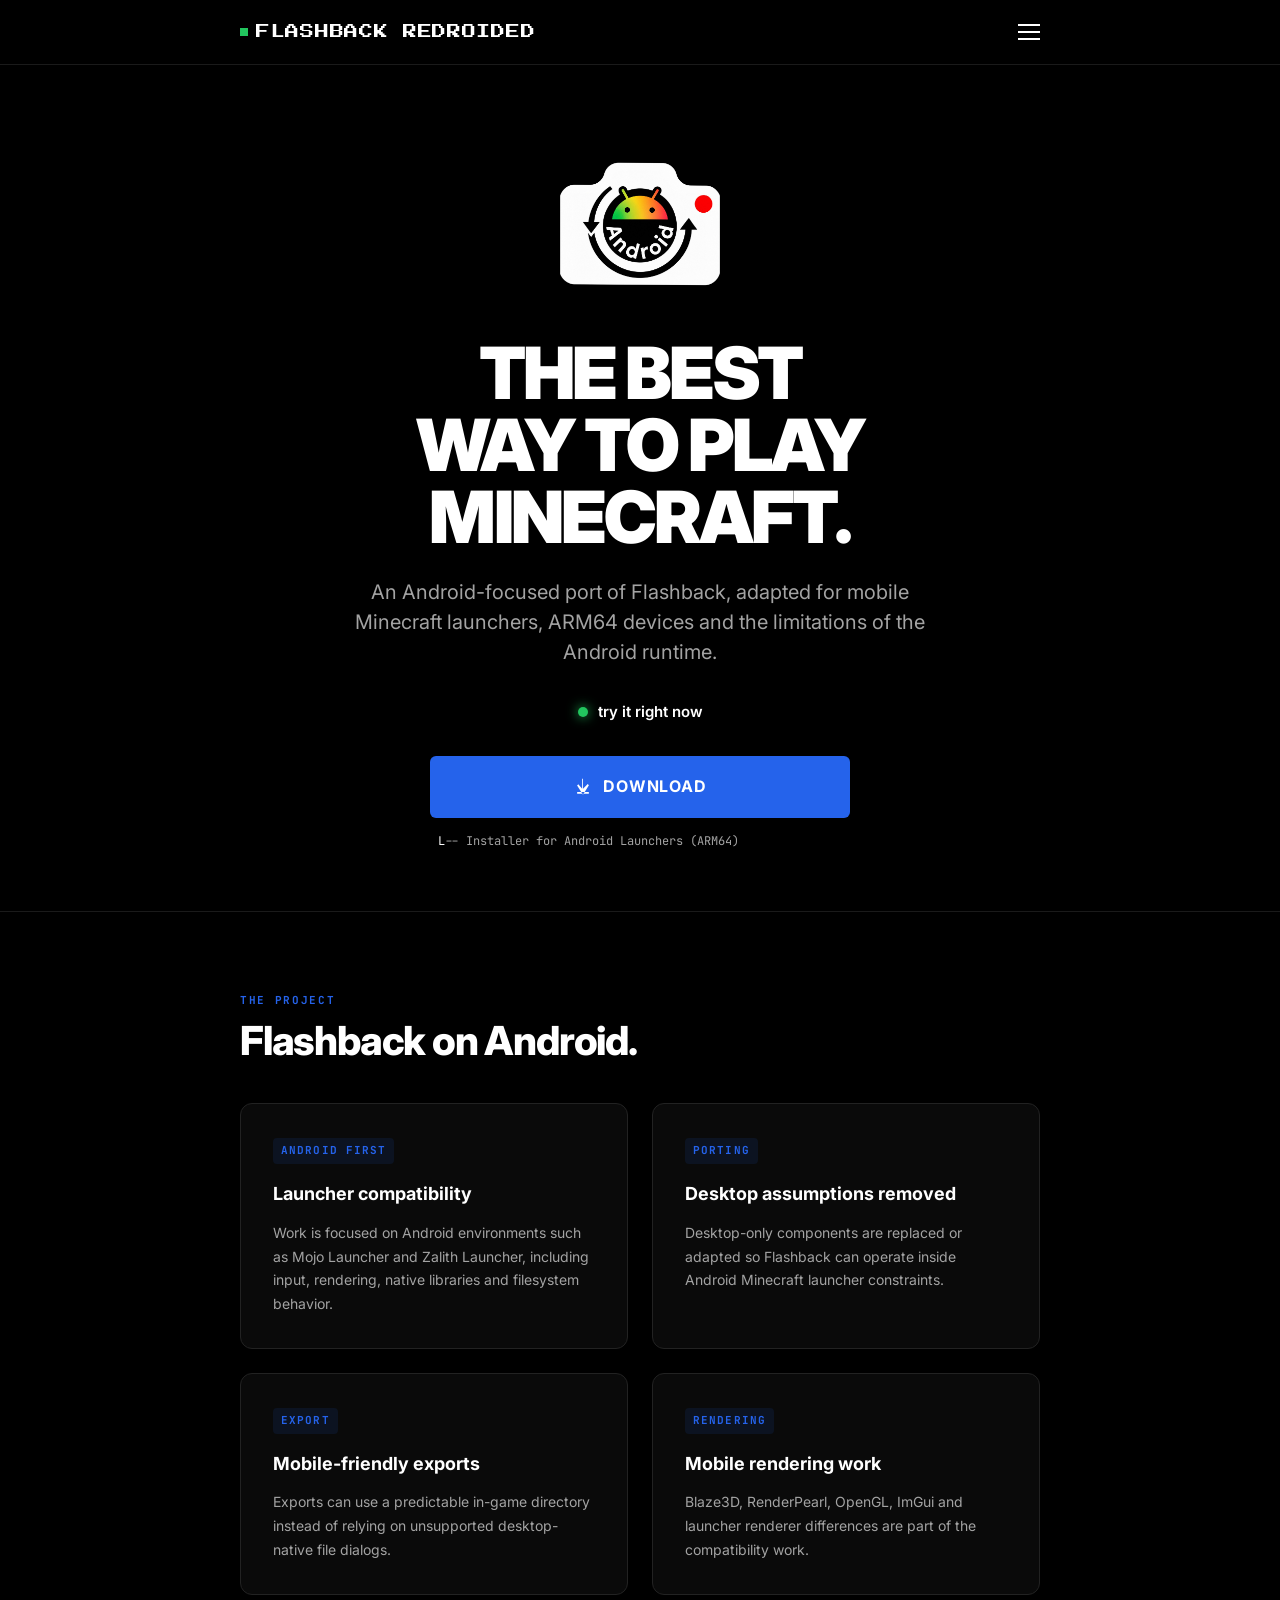
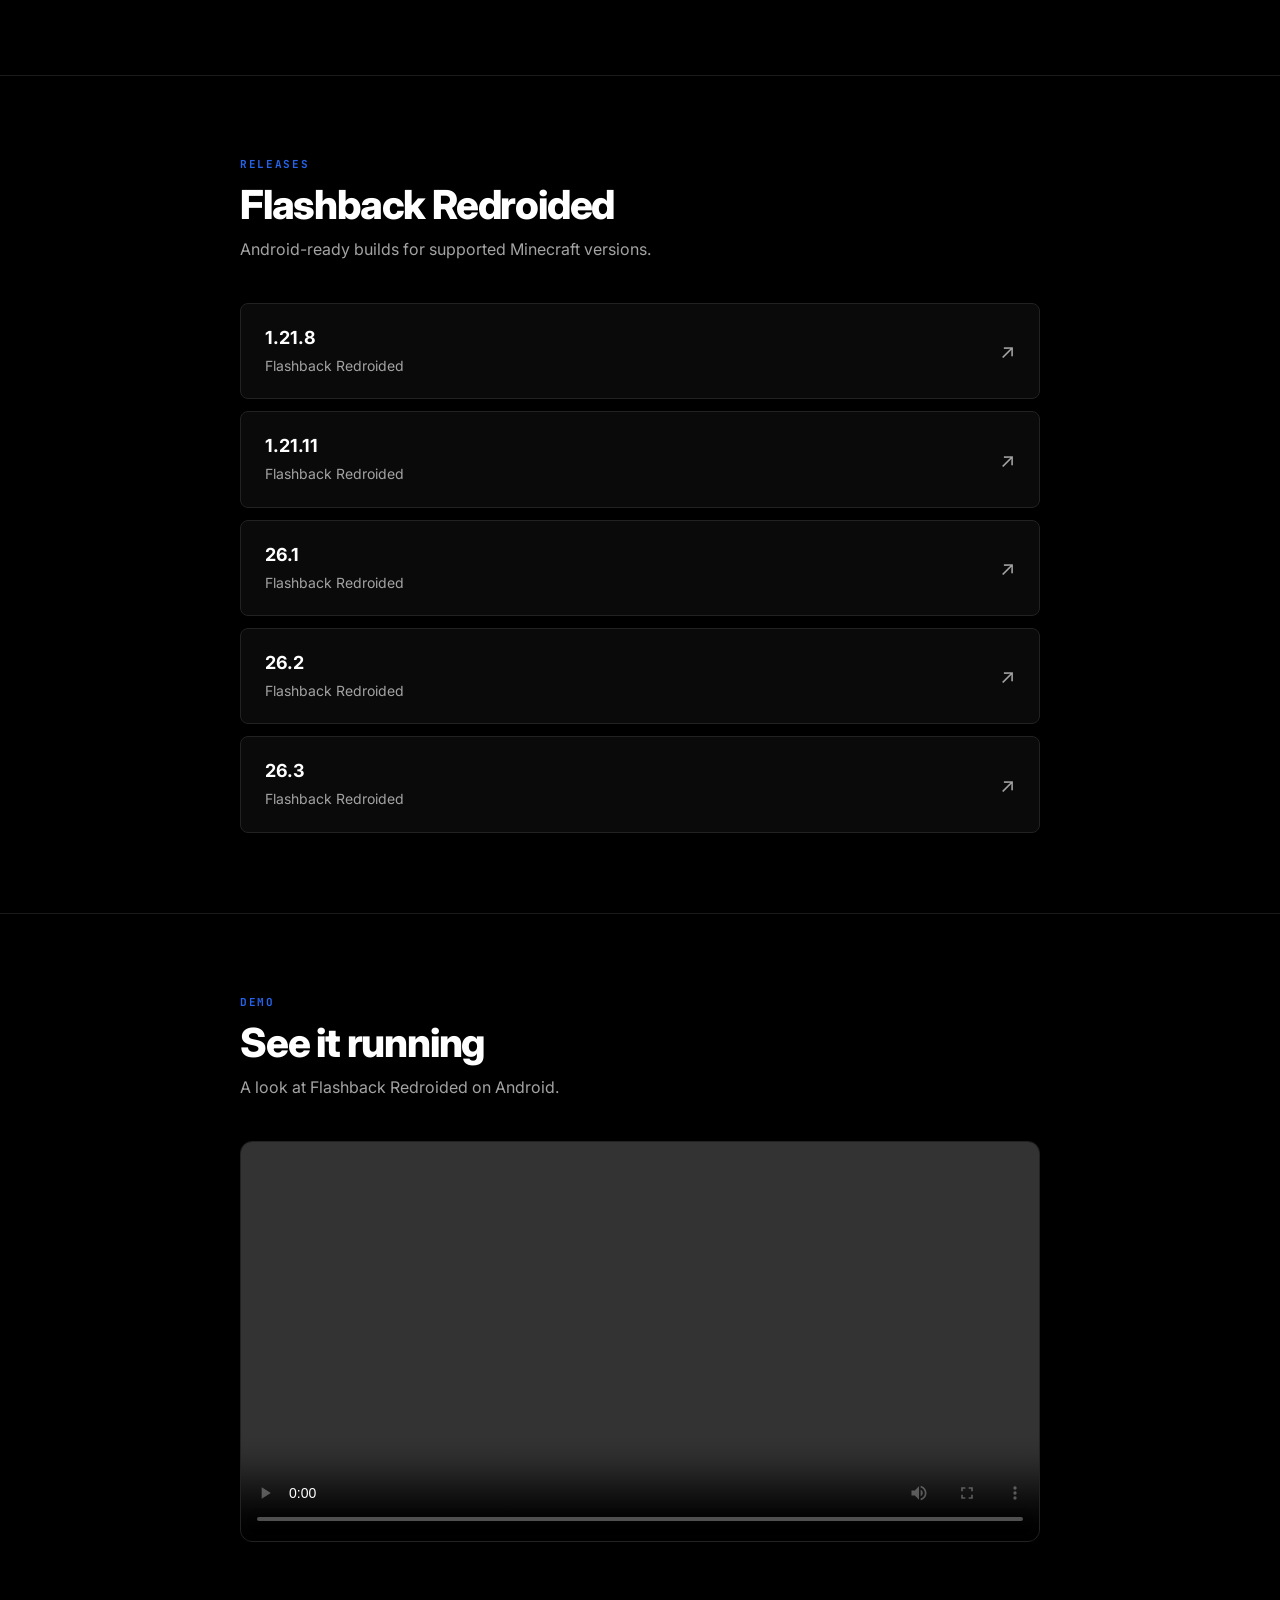
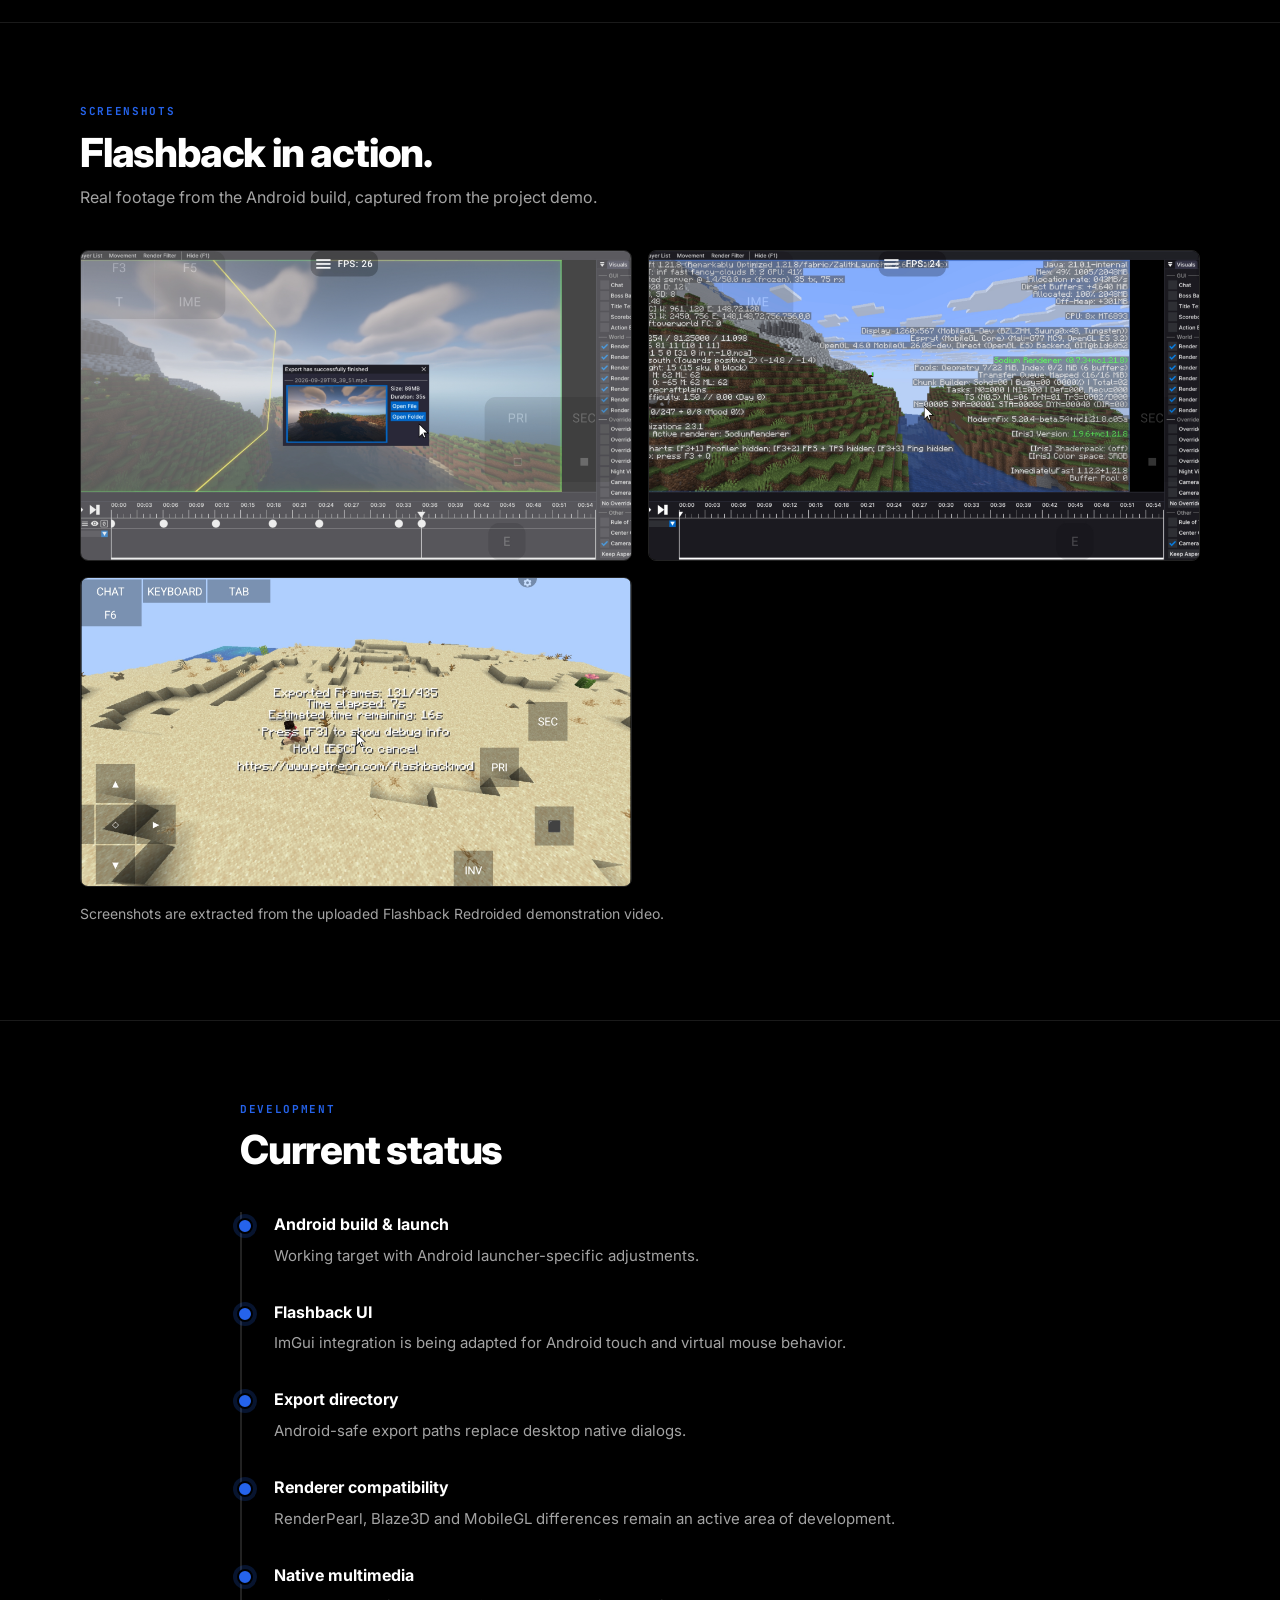
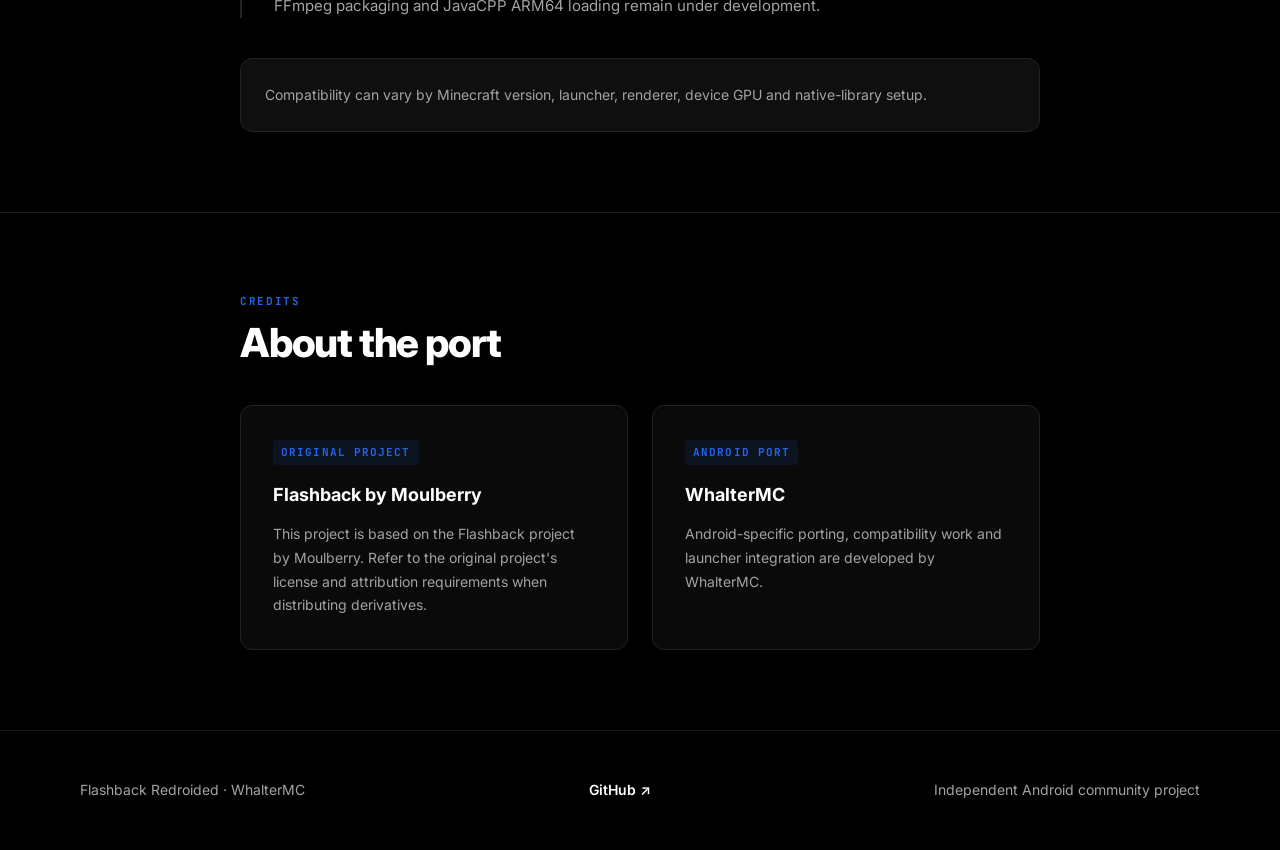
==== flashback-redroided.html @ deff6a11 "update" ====
<!doctype html>
<html lang="en">
<head>
    <meta charset="utf-8">
    <meta name="viewport" content="width=device-width,initial-scale=1">
    <meta name="theme-color" content="#000000">
    <title>Flashback Redroided — WhalterMC</title>
    
    <!-- Google Fonts -->
    <link rel="preconnect" href="https://fonts.googleapis.com">
    <link rel="preconnect" href="https://fonts.gstatic.com" crossorigin>
    <link href="https://fonts.googleapis.com/css2?family=Inter:wght@400;600;800;900&family=JetBrains+Mono:wght@400;700&family=Press+Start+2P&display=swap" rel="stylesheet">
    
    <!-- External Stylesheet -->
    <link rel="stylesheet" href="style/flashback.css">
</head>
<body>

<nav class="nav">
    <div class="container nav-inner">
        <a class="brand" href="#top">FLASHBACK REDROIDED</a>
        <div class="hamburger">
            <span></span><span></span><span></span>
        </div>
    </div>
</nav>

<main id="top">

    <!-- HERO SECTION -->
    <section class="hero">
        <div class="container">
            <!-- Logo replacing the Minecraft character image -->
            <img src="src/flashback-redroided.png" alt="WhalterMC Logo" class="hero-logo">
            
            <h1>The best<br>way to play<br>minecraft.</h1>
            
            <p>An Android-focused port of Flashback, adapted for mobile Minecraft launchers, ARM64 devices and the limitations of the Android runtime.</p>
            
            <div class="live-status">
                <span class="live-dot"></span>
                <span>try it right now</span>
            </div>
            
            <a class="btn-download" href="#downloads">
                <svg viewBox="0 0 24 24"><path d="M5 20h14v-2H5v2zM12 2v12.17l5.66-5.66 1.41 1.41L12 21.24 4.93 10.17l1.41-1.41L11 14.17V2h1z"/></svg>
                DOWNLOAD
            </a>
            
            <div class="installer-text">
                <span>L</span>-- Installer for Android Launchers (ARM64)
            </div>
        </div>
    </section>

    <!-- FEATURES SECTION (Project Info) -->
    <section id="project" class="section">
        <div class="container">
            <div class="section-head">
                <span class="kicker">THE PROJECT</span>
                <h2>Flashback on Android.</h2>
            </div>
            <div class="info-grid">
                <article class="info">
                    <span class="tag">ANDROID FIRST</span>
                    <h3>Launcher compatibility</h3>
                    <p>Work is focused on Android environments such as Mojo Launcher and Zalith Launcher, including input, rendering, native libraries and filesystem behavior.</p>
                </article>
                <article class="info">
                    <span class="tag">PORTING</span>
                    <h3>Desktop assumptions removed</h3>
                    <p>Desktop-only components are replaced or adapted so Flashback can operate inside Android Minecraft launcher constraints.</p>
                </article>
                <article class="info">
                    <span class="tag">EXPORT</span>
                    <h3>Mobile-friendly exports</h3>
                    <p>Exports can use a predictable in-game directory instead of relying on unsupported desktop-native file dialogs.</p>
                </article>
                <article class="info">
                    <span class="tag">RENDERING</span>
                    <h3>Mobile rendering work</h3>
                    <p>Blaze3D, RenderPearl, OpenGL, ImGui and launcher renderer differences are part of the compatibility work.</p>
                </article>
            </div>
        </div>
    </section>

    <!-- DOWNLOADS SECTION -->
    <section id="downloads" class="section">
        <div class="container">
            <div class="section-head">
                <span class="kicker">RELEASES</span>
                <h2>Flashback Redroided</h2>
                <p>Android-ready builds for supported Minecraft versions.</p>
            </div>
            <div class="release-list">
                <a class="release" href="https://sfile.co/8A09OnOEJTL" target="_blank" rel="noopener">
                    <div class="release-info"><strong>1.21.8</strong><span>Flashback Redroided</span></div>
                    <span class="release-arrow">↗</span>
                </a>
                <a class="release" href="https://sfile.co/06YtloTLjlT" target="_blank" rel="noopener">
                    <div class="release-info"><strong>1.21.11</strong><span>Flashback Redroided</span></div>
                    <span class="release-arrow">↗</span>
                </a>
                <a class="release" href="https://sfile.co/kHJbq8q7ucG" target="_blank" rel="noopener">
                    <div class="release-info"><strong>26.1</strong><span>Flashback Redroided</span></div>
                    <span class="release-arrow">↗</span>
                </a>
                <a class="release" href="https://sfile.co/Ltiehhrwep6" target="_blank" rel="noopener">
                    <div class="release-info"><strong>26.2</strong><span>Flashback Redroided</span></div>
                    <span class="release-arrow">↗</span>
                </a>
                <a class="release" href="https://sfile.co/pOfLo7581gx" target="_blank" rel="noopener">
                    <div class="release-info"><strong>26.3</strong><span>Flashback Redroided</span></div>
                    <span class="release-arrow">↗</span>
                </a>
            </div>
        </div>
    </section>

    <!-- VIDEO SECTION -->
    <section id="videos" class="section">
        <div class="container">
            <div class="section-head">
                <span class="kicker">DEMO</span>
                <h2>See it running</h2>
                <p>A look at Flashback Redroided on Android.</p>
            </div>
            <div class="video-card">
                <video controls playsinline preload="metadata">
                    <source src="src/flashback.mp4" type="video/mp4">
                </video>
            </div>
        </div>
    </section>

    <!-- SCREENSHOTS SECTION -->
    <section id="screenshots" class="section">
        <div class="container-wide">
            <div class="section-head">
                <span class="kicker">SCREENSHOTS</span>
                <h2>Flashback in action.</h2>
                <p>Real footage from the Android build, captured from the project demo.</p>
            </div>
            <div class="screenshots">
                <a class="shot" href="src/flashback-ss.jpg" target="_blank"><img src="src/flashback-ss.jpg" alt="Flashback Redroided Minecraft scene"></a>
                <a class="shot" href="src/flashback-ss2.jpg" target="_blank"><img src="src/flashback-ss2.jpg" alt="Flashback Redroided screenshot"></a>
                <a class="shot" href="src/flashback-ss3.jpg" target="_blank"><img src="src/flashback-ss3.jpg" alt="Flashback Redroided screenshot"></a>
            </div>
            <p class="gallery-note">Screenshots are extracted from the uploaded Flashback Redroided demonstration video.</p>
        </div>
    </section>

    <!-- STATUS SECTION -->
    <section id="status" class="section">
        <div class="container">
            <div class="section-head">
                <span class="kicker">DEVELOPMENT</span>
                <h2>Current status</h2>
            </div>
            <div class="timeline">
                <div class="step">
                    <b>Android build & launch</b>
                    <p>Working target with Android launcher-specific adjustments.</p>
                </div>
                <div class="step">
                    <b>Flashback UI</b>
                    <p>ImGui integration is being adapted for Android touch and virtual mouse behavior.</p>
                </div>
                <div class="step">
                    <b>Export directory</b>
                    <p>Android-safe export paths replace desktop native dialogs.</p>
                </div>
                <div class="step">
                    <b>Renderer compatibility</b>
                    <p>RenderPearl, Blaze3D and MobileGL differences remain an active area of development.</p>
                </div>
                <div class="step">
                    <b>Native multimedia</b>
                    <p>FFmpeg packaging and JavaCPP ARM64 loading remain under development.</p>
                </div>
            </div>
            <div class="note">
                Compatibility can vary by Minecraft version, launcher, renderer, device GPU and native-library setup.
            </div>
        </div>
    </section>

    <!-- CREDITS SECTION -->
    <section class="section">
        <div class="container">
            <div class="section-head">
                <span class="kicker">CREDITS</span>
                <h2>About the port</h2>
            </div>
            <div class="info-grid">
                <article class="info">
                    <span class="tag">ORIGINAL PROJECT</span>
                    <h3>Flashback by Moulberry</h3>
                    <p>This project is based on the Flashback project by Moulberry. Refer to the original project's license and attribution requirements when distributing derivatives.</p>
                </article>
                <article class="info">
                    <span class="tag">ANDROID PORT</span>
                    <h3>WhalterMC</h3>
                    <p>Android-specific porting, compatibility work and launcher integration are developed by WhalterMC.</p>
                </article>
            </div>
        </div>
    </section>

</main>

<footer class="footer">
    <div class="container-wide footer-inner">
        <span>Flashback Redroided · WhalterMC</span>
        <a href="https://github.com/WhalterMC26" target="_blank" rel="noopener">GitHub ↗</a>
        <span>Independent Android community project</span>
    </div>
</footer>

</body>
</html>
---- style/flashback.css ----
:root{
    --bg:#000000;
    --surface:#0a0a0a;
    --text:#ffffff;
    --text-muted:#a3a3a3;
    --blue:#2563eb;
    --blue-hover:#1d4ed8;
    --green:#22c55e;
    --max:800px;
}

*{box-sizing:border-box}
html{scroll-behavior:smooth}

body{
    margin:0;background:var(--bg);
    color:var(--text);
    font-family:'Inter',ui-sans-serif,system-ui,-apple-system,sans-serif;
    line-height:1.6;
    -webkit-font-smoothing:antialiased;
}

a{color:inherit;text-decoration:none}
img{max-width:100%;height:auto;display:block}
.container{width:min(var(--max),calc(100% - 40px));margin:auto}
.container-wide{width:min(1120px,calc(100% - 40px));margin:auto}

/* NAVIGATION */
.nav{
    position:sticky;top:0;z-index:20;
    background:rgba(0,0,0,.85);
    backdrop-filter:blur(12px);
    border-bottom:1px solid #1a1a1a;
}
.nav-inner{height:64px;display:flex;align-items:center;justify-content:space-between}
.brand{
    font-family:'Press Start 2P',monospace;
    font-size:14px;letter-spacing:0.05em;
    display:flex;align-items:center;gap:8px;
}
.brand::before{
    content:'';display:inline-block;width:8px;height:8px;background:var(--green);
}
.hamburger{
    display:flex;flex-direction:column;gap:5px;cursor:pointer;
}
.hamburger span{display:block;width:22px;height:2px;background:#fff;}

/* HERO SECTION */
.hero{
    padding:80px 0 60px;
    text-align:center;
}
.hero-logo {
    display: block;
    margin: 0 auto 32px auto;
    max-width: 160px;
    height: auto;
    object-fit: contain;
}
.hero h1{
    font-size:clamp(42px,7vw,72px);
    font-weight:900;
    line-height:1.0;
    letter-spacing:-0.04em;
    text-transform:uppercase;
    margin:0 0 24px;
}
.hero p{
    color:var(--text-muted);
    font-size:clamp(16px,2vw,20px);
    max-width:600px;
    margin:0 auto 32px;
    line-height:1.5;
}
.live-status{
    display:inline-flex;align-items:center;gap:10px;
    font-size:15px;font-weight:600;
    margin-bottom:32px;
    color:var(--text);
}
.live-dot{
    width:10px;height:10px;border-radius:50%;
    background:var(--green);
    box-shadow:0 0 12px var(--green);
    animation:pulse 2s infinite;
}
@keyframes pulse{
    0%{opacity:1;transform:scale(1);}
    50%{opacity:.6;transform:scale(.85);}
    100%{opacity:1;transform:scale(1);}
}
.btn-download{
    display:flex;align-items:center;justify-content:center;gap:10px;
    width:100%;max-width:420px;margin:0 auto;
    background:var(--blue);color:#fff;
    padding:18px 24px;
    border-radius:6px;
    font-size:16px;font-weight:700;
    text-transform:uppercase;
    letter-spacing:0.05em;
    transition:.2s;
    border:none;cursor:pointer;
}
.btn-download:hover{background:var(--blue-hover);transform:translateY(-1px);}
.btn-download svg{width:20px;height:20px;fill:currentColor;}
.installer-text{
    font-family:'JetBrains Mono',monospace;
    font-size:12px;color:var(--text-muted);
    margin-top:14px;text-align:left;
    max-width:420px;margin-left:auto;margin-right:auto;
    padding-left:8px;
}
.installer-text span{color:#fff;}

/* SECTIONS */
.section{padding:80px 0;border-top:1px solid #1a1a1a;}
.section-head{margin-bottom:40px;}
.kicker{
    font-family:'JetBrains Mono',monospace;
    font-size:11px;letter-spacing:0.15em;
    color:var(--blue);font-weight:700;
    display:block;margin-bottom:10px;
}
h2{
    font-size:clamp(28px,4vw,40px);
    font-weight:800;letter-spacing:-0.03em;
    margin:0 0 10px;line-height:1.1;
}
.section-head p{color:var(--text-muted);margin:0;font-size:16px;}

/* DOWNLOADS */
.release-list{
    display:flex;flex-direction:column;gap:12px;
}
.release{
    display:flex;align-items:center;justify-content:space-between;
    padding:20px 24px;
    background:var(--surface);
    border:1px solid #222;
    border-radius:8px;
    transition:.2s;
}
.release:hover{border-color:var(--blue);background:#0f0f0f;transform:translateX(4px);}
.release-info strong{font-size:18px;display:block;font-weight:700;}
.release-info span{font-size:14px;color:var(--text-muted);}
.release-arrow{color:var(--text-muted);font-size:20px;transition:.2s;}
.release:hover .release-arrow{color:var(--blue);transform:translate(2px,-2px);}

/* VIDEO */
.video-card{
    border:1px solid #222;border-radius:12px;overflow:hidden;
    background:#000;
}
.video-card video{width:100%;display:block;max-height:500px;}

/* SCREENSHOTS */
.screenshots{
    display:grid;grid-template-columns:1fr 1fr;gap:16px;
}
.shot{
    position:relative;overflow:hidden;border-radius:8px;
    border:1px solid #222;background:#000;
    aspect-ratio:16/9;
}
.shot img{width:100%;height:100%;object-fit:cover;transition:.3s;}
.shot:hover img{transform:scale(1.04);}
.gallery-note{margin-top:16px;color:var(--text-muted);font-size:14px;}

/* INFO GRID / FEATURES */
.info-grid{
    display:grid;grid-template-columns:1fr 1fr;gap:24px;
}
.info{
    background:var(--surface);
    border:1px solid #222;border-radius:12px;
    padding:32px;
    transition:.2s;
}
.info:hover{border-color:#444;}
.info h3{margin:0 0 12px;font-size:18px;font-weight:700;}
.info p{margin:0;color:var(--text-muted);font-size:14px;line-height:1.7;}
.tag{
    display:inline-block;margin-bottom:16px;
    font-family:'JetBrains Mono',monospace;
    font-size:11px;font-weight:700;letter-spacing:.1em;
    color:var(--blue);
    background:rgba(37,99,235,0.1);
    padding:4px 8px;
    border-radius:4px;
}

/* TIMELINE */
.timeline{border-left:2px solid #222;padding-left:32px;}
.step{position:relative;margin-bottom:32px;}
.step:last-child{margin-bottom:0;}
.step::before{
    content:'';position:absolute;left:-37px;top:6px;
    width:12px;height:12px;border-radius:50%;
    background:var(--blue);border:2px solid var(--bg);
    box-shadow:0 0 0 4px rgba(37,99,235,0.2);
}
.step b{display:block;font-size:16px;font-weight:700;}
.step p{margin:6px 0 0;color:var(--text-muted);font-size:15px;}
.note{
    margin-top:40px;padding:24px;
    background:#0f0f0f;border:1px solid #222;
    border-radius:12px;color:var(--text-muted);
    font-size:14px;line-height:1.7;
}

/* FOOTER */
.footer{
    padding:48px 0;border-top:1px solid #1a1a1a;
    font-size:14px;color:var(--text-muted);
}
.footer-inner{
    display:flex;justify-content:space-between;flex-wrap:wrap;gap:20px;
    align-items:center;
}
.footer a{color:#fff;font-weight:600;transition:.2s;}
.footer a:hover{color:var(--blue);}

@media(max-width:680px){
    .hero{padding:60px 0 40px;}
    .hero h1{font-size:clamp(36px,10vw,56px);}
    .hero p{font-size:16px;}
    .screenshots{grid-template-columns:1fr;}
    .info-grid{grid-template-columns:1fr;}
    .footer-inner{flex-direction:column;text-align:center;}
    .btn-download{max-width:100%;padding:16px 20px;}
    .installer-text{max-width:100%;}
    .release-list{gap:10px;}
    .release{padding:16px 20px;}
    .release-info strong{font-size:16px;}
}
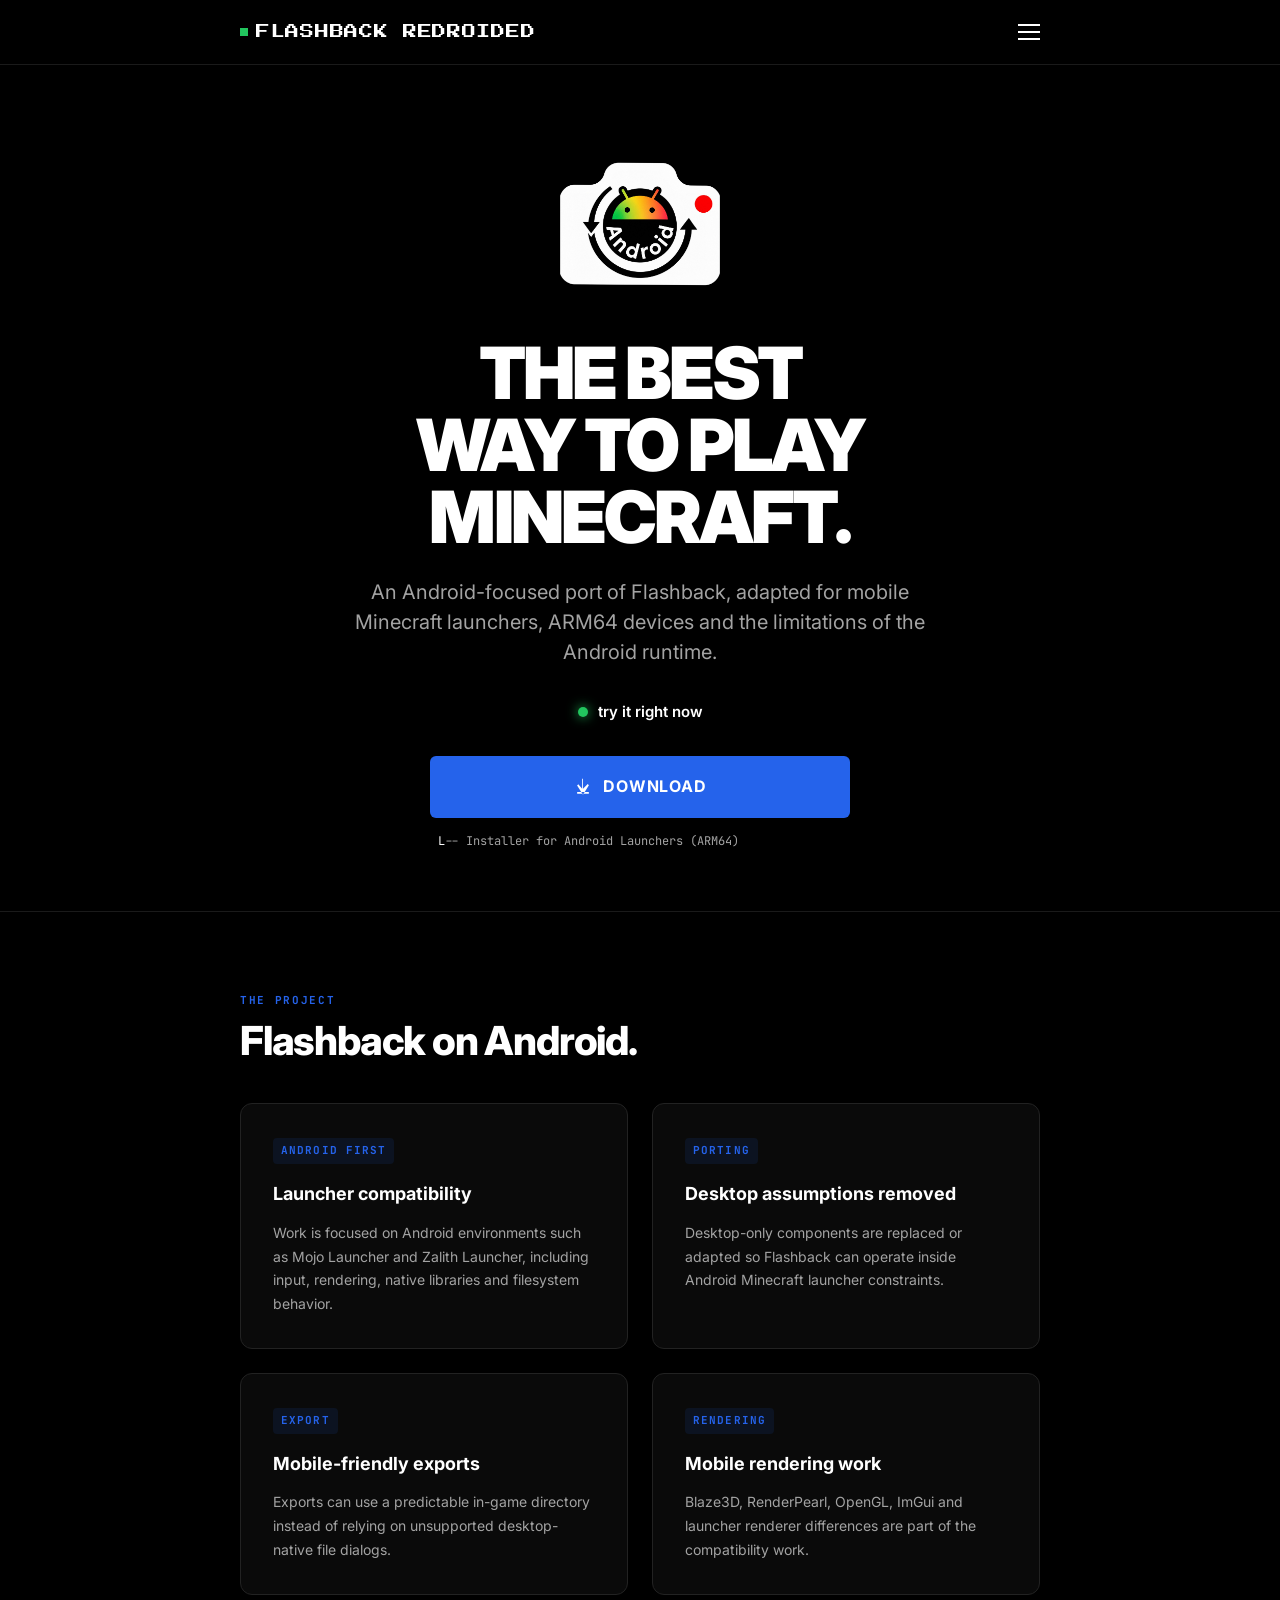
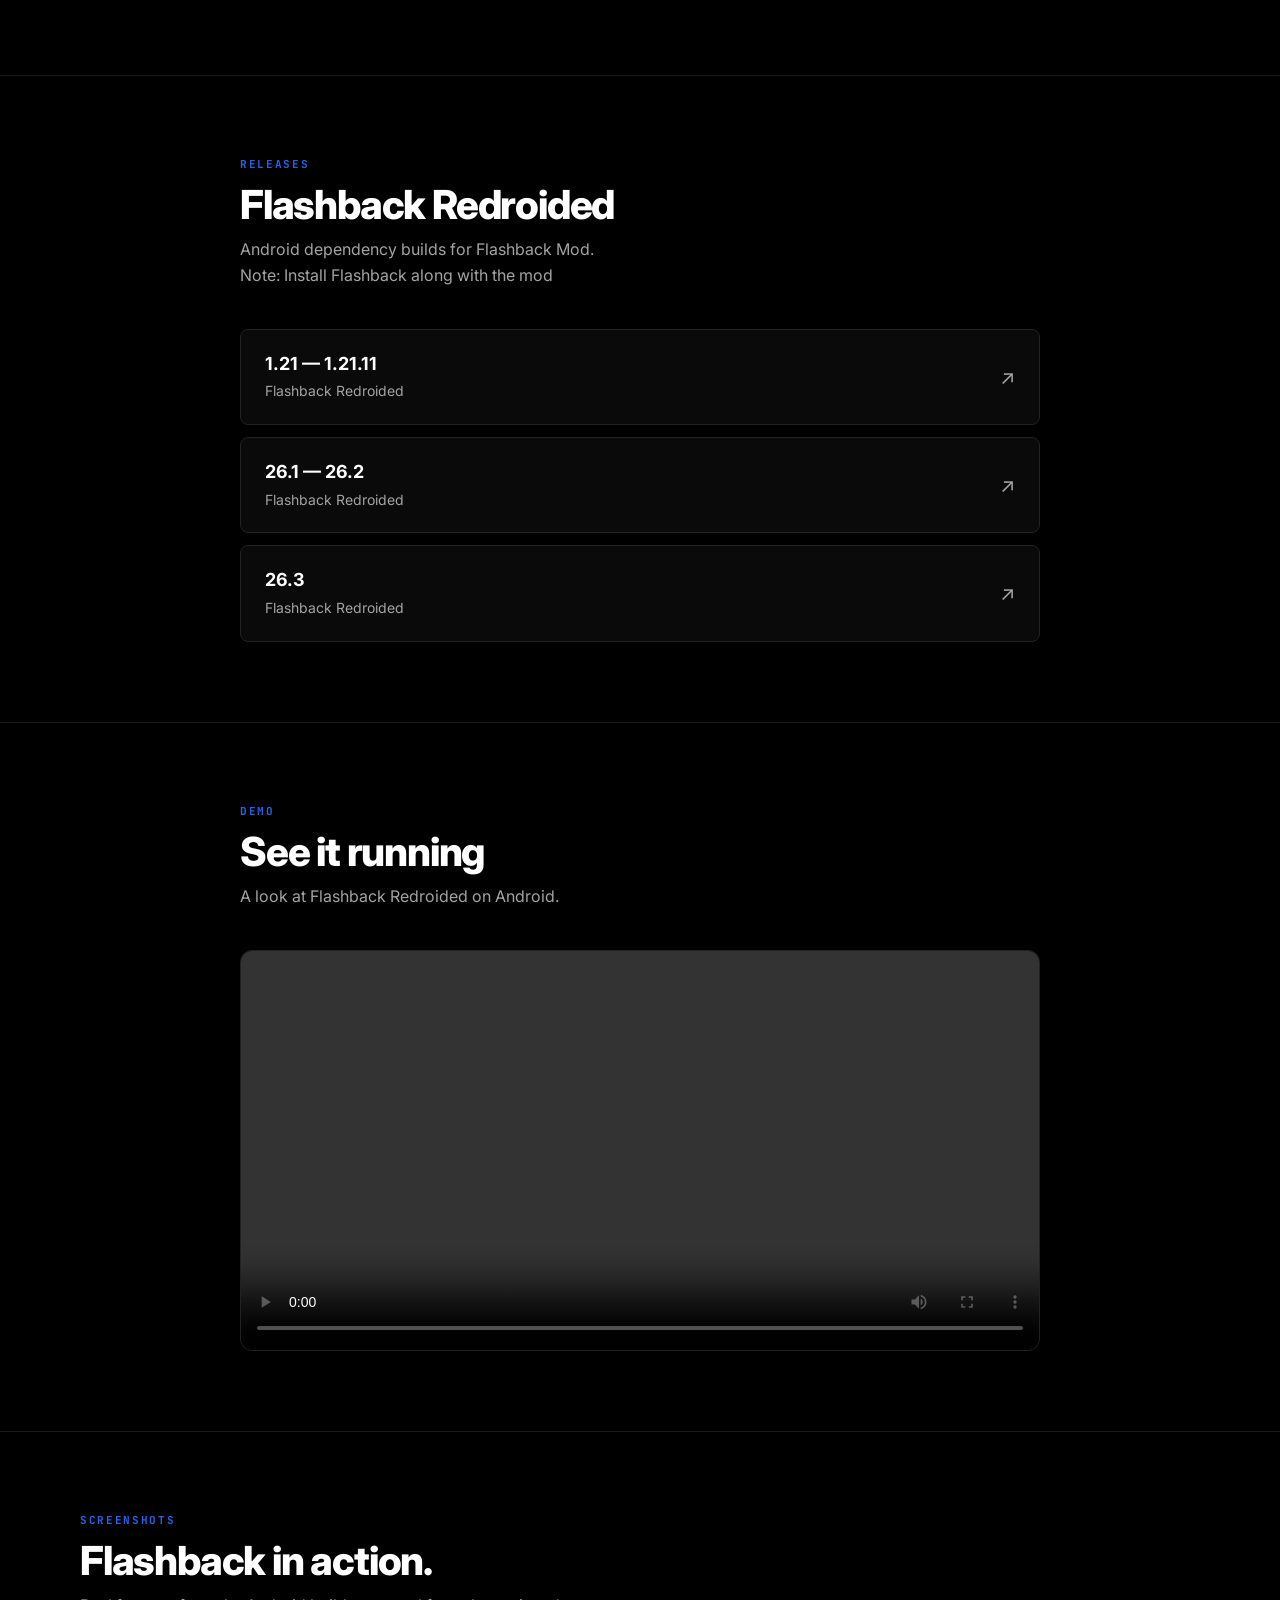
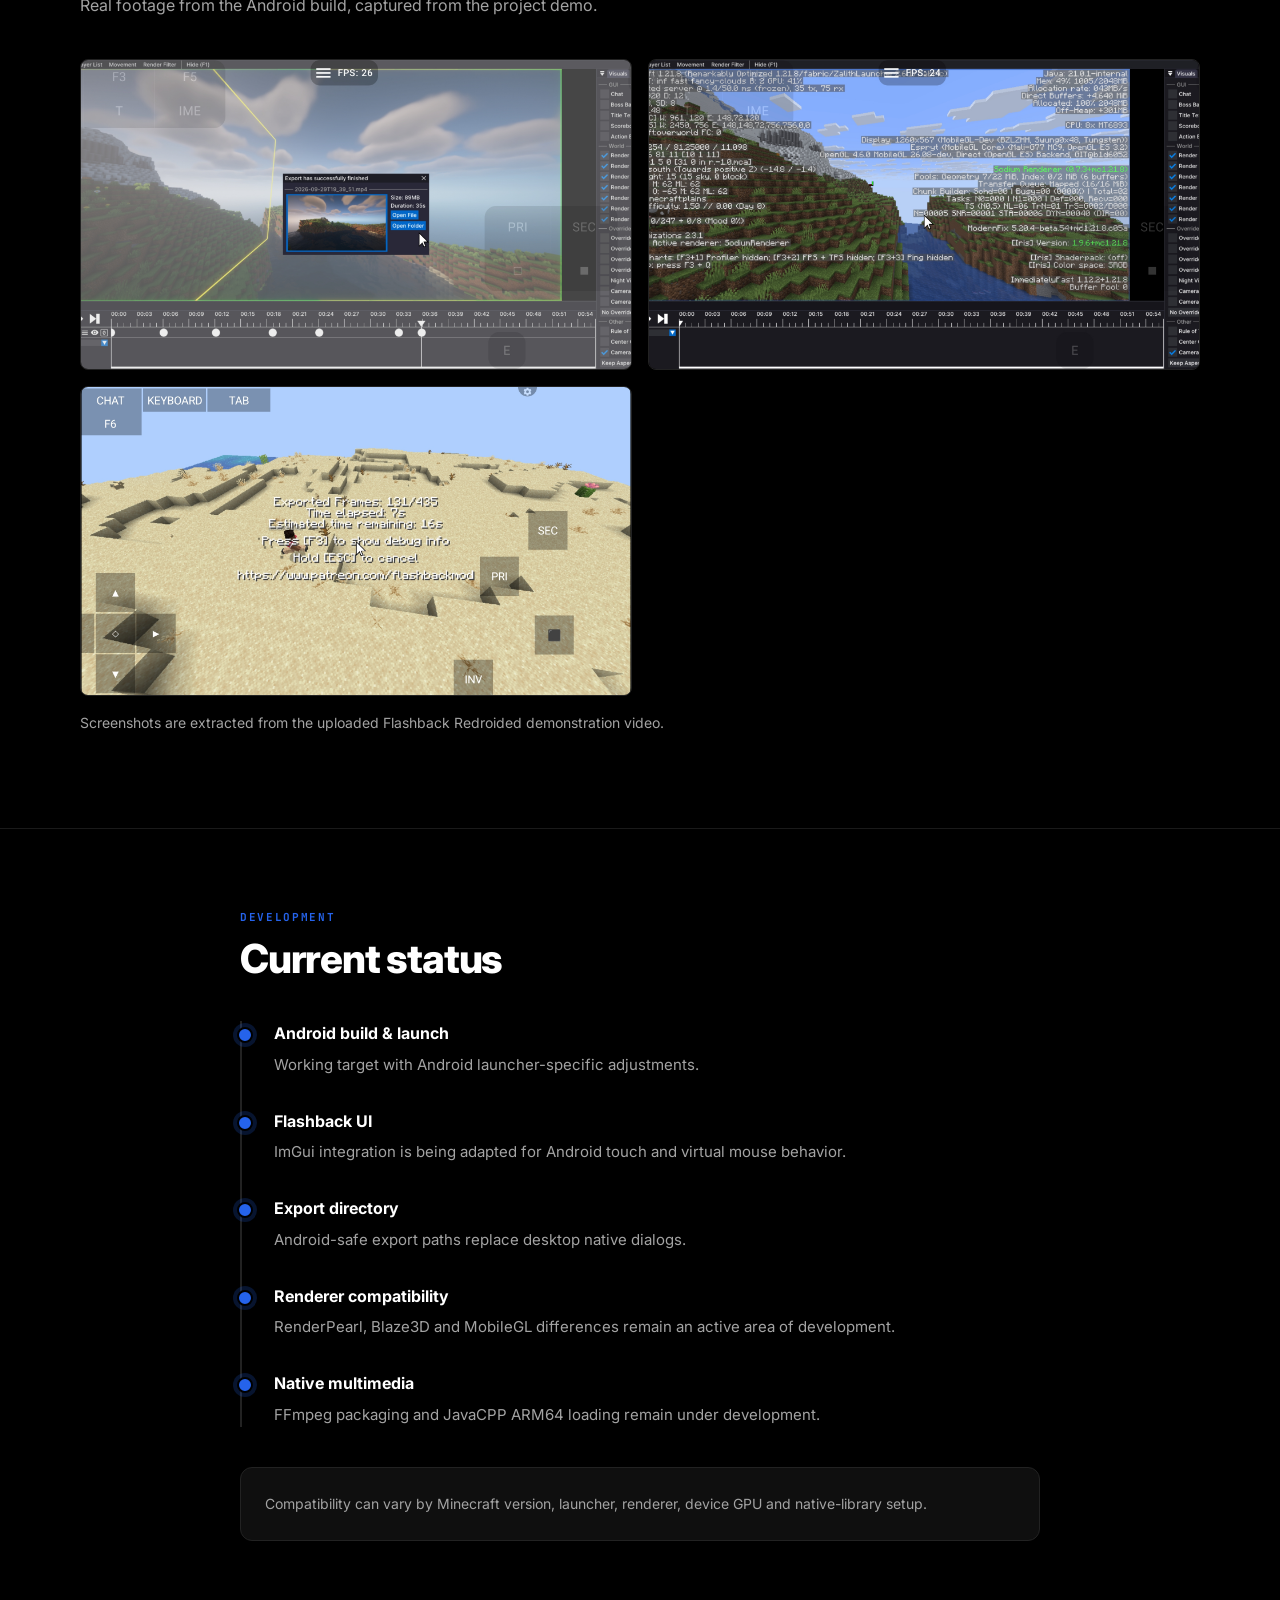
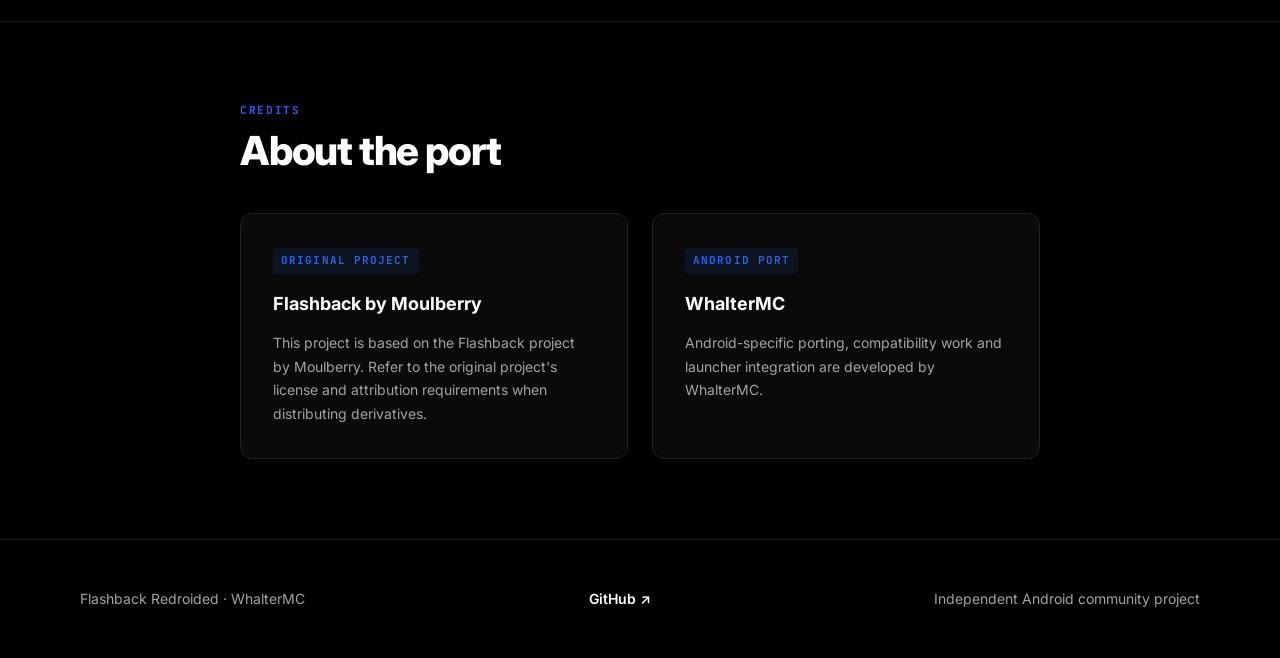
==== commit 62900660: "Revise release details and update download links Updated release information and links for Flashback" ====
--- a/flashback-redroided.html
+++ b/flashback-redroided.html
@@ -91,26 +91,19 @@
             <div class="section-head">
                 <span class="kicker">RELEASES</span>
                 <h2>Flashback Redroided</h2>
-                <p>Android-ready builds for supported Minecraft versions.</p>
+                <p>Android dependency builds for Flashback Mod.</p>
+                <p>Note: Install Flashback along with the mod</p>
             </div>
             <div class="release-list">
-                <a class="release" href="https://sfile.co/8A09OnOEJTL" target="_blank" rel="noopener">
-                    <div class="release-info"><strong>1.21.8</strong><span>Flashback Redroided</span></div>
+                <a class="release" href="https://cdn.modrinth.com/data/fHOeh5nk/versions/bhGQQMej/flashback-redroided-1.21-1.21.11-1.1.0.jar?mr_download_reason=standalone" target="_blank" rel="noopener">
+                    <div class="release-info"><strong>1.21 — 1.21.11</strong><span>Flashback Redroided</span></div>
                     <span class="release-arrow">↗</span>
                 </a>
-                <a class="release" href="https://sfile.co/06YtloTLjlT" target="_blank" rel="noopener">
-                    <div class="release-info"><strong>1.21.11</strong><span>Flashback Redroided</span></div>
+                <a class="release" href="https://cdn.modrinth.com/data/fHOeh5nk/versions/lns5MYqp/flashback-redroided-26.1-26.2-1.1.0.jar?mr_download_reason=standalone" target="_blank" rel="noopener">
+                    <div class="release-info"><strong>26.1 — 26.2</strong><span>Flashback Redroided</span></div>
                     <span class="release-arrow">↗</span>
                 </a>
-                <a class="release" href="https://sfile.co/kHJbq8q7ucG" target="_blank" rel="noopener">
-                    <div class="release-info"><strong>26.1</strong><span>Flashback Redroided</span></div>
-                    <span class="release-arrow">↗</span>
-                </a>
-                <a class="release" href="https://sfile.co/Ltiehhrwep6" target="_blank" rel="noopener">
-                    <div class="release-info"><strong>26.2</strong><span>Flashback Redroided</span></div>
-                    <span class="release-arrow">↗</span>
-                </a>
-                <a class="release" href="https://sfile.co/pOfLo7581gx" target="_blank" rel="noopener">
+                <a class="release" href="https://cdn.modrinth.com/data/fHOeh5nk/versions/FbGokCei/flashback-redroided-26.3-1.1.0.jar?mr_download_reason=standalone" target="_blank" rel="noopener">
                     <div class="release-info"><strong>26.3</strong><span>Flashback Redroided</span></div>
                     <span class="release-arrow">↗</span>
                 </a>
@@ -219,4 +212,4 @@
 </footer>
 
 </body>
-</html>+</html>
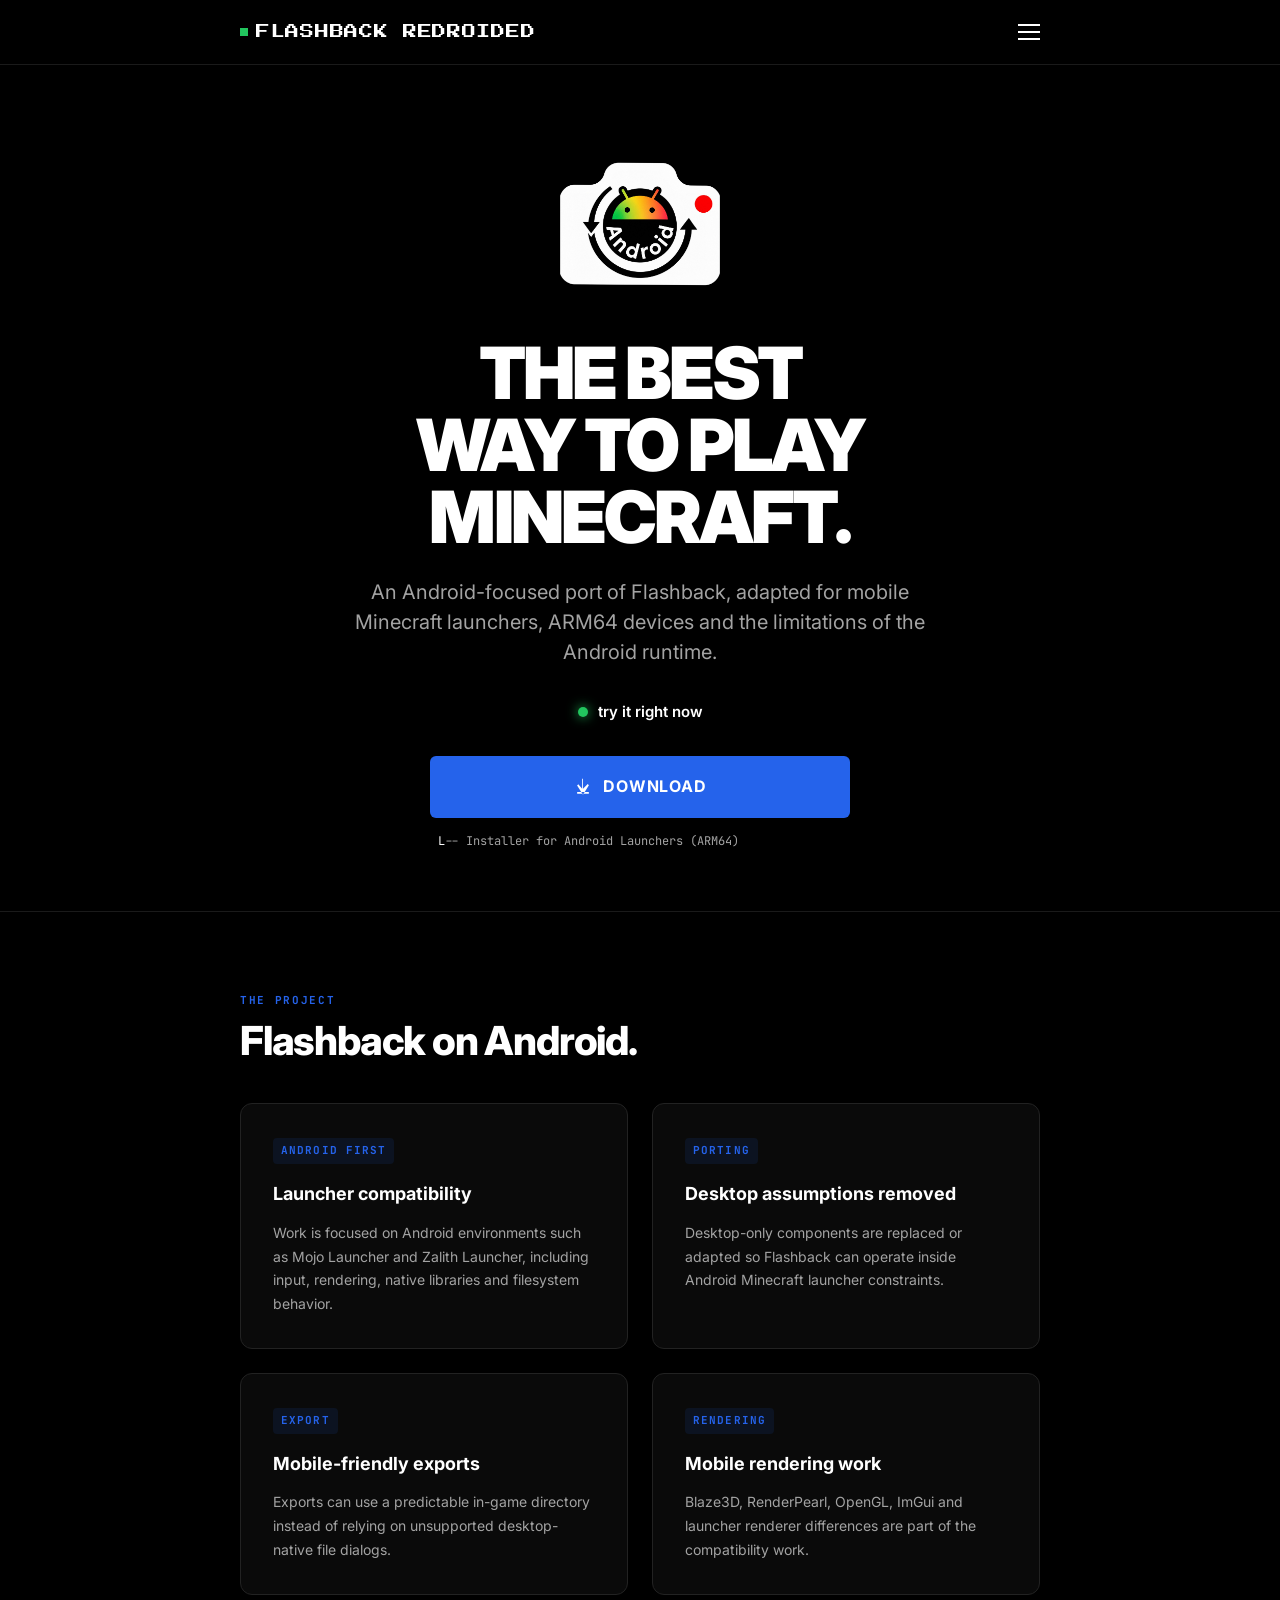
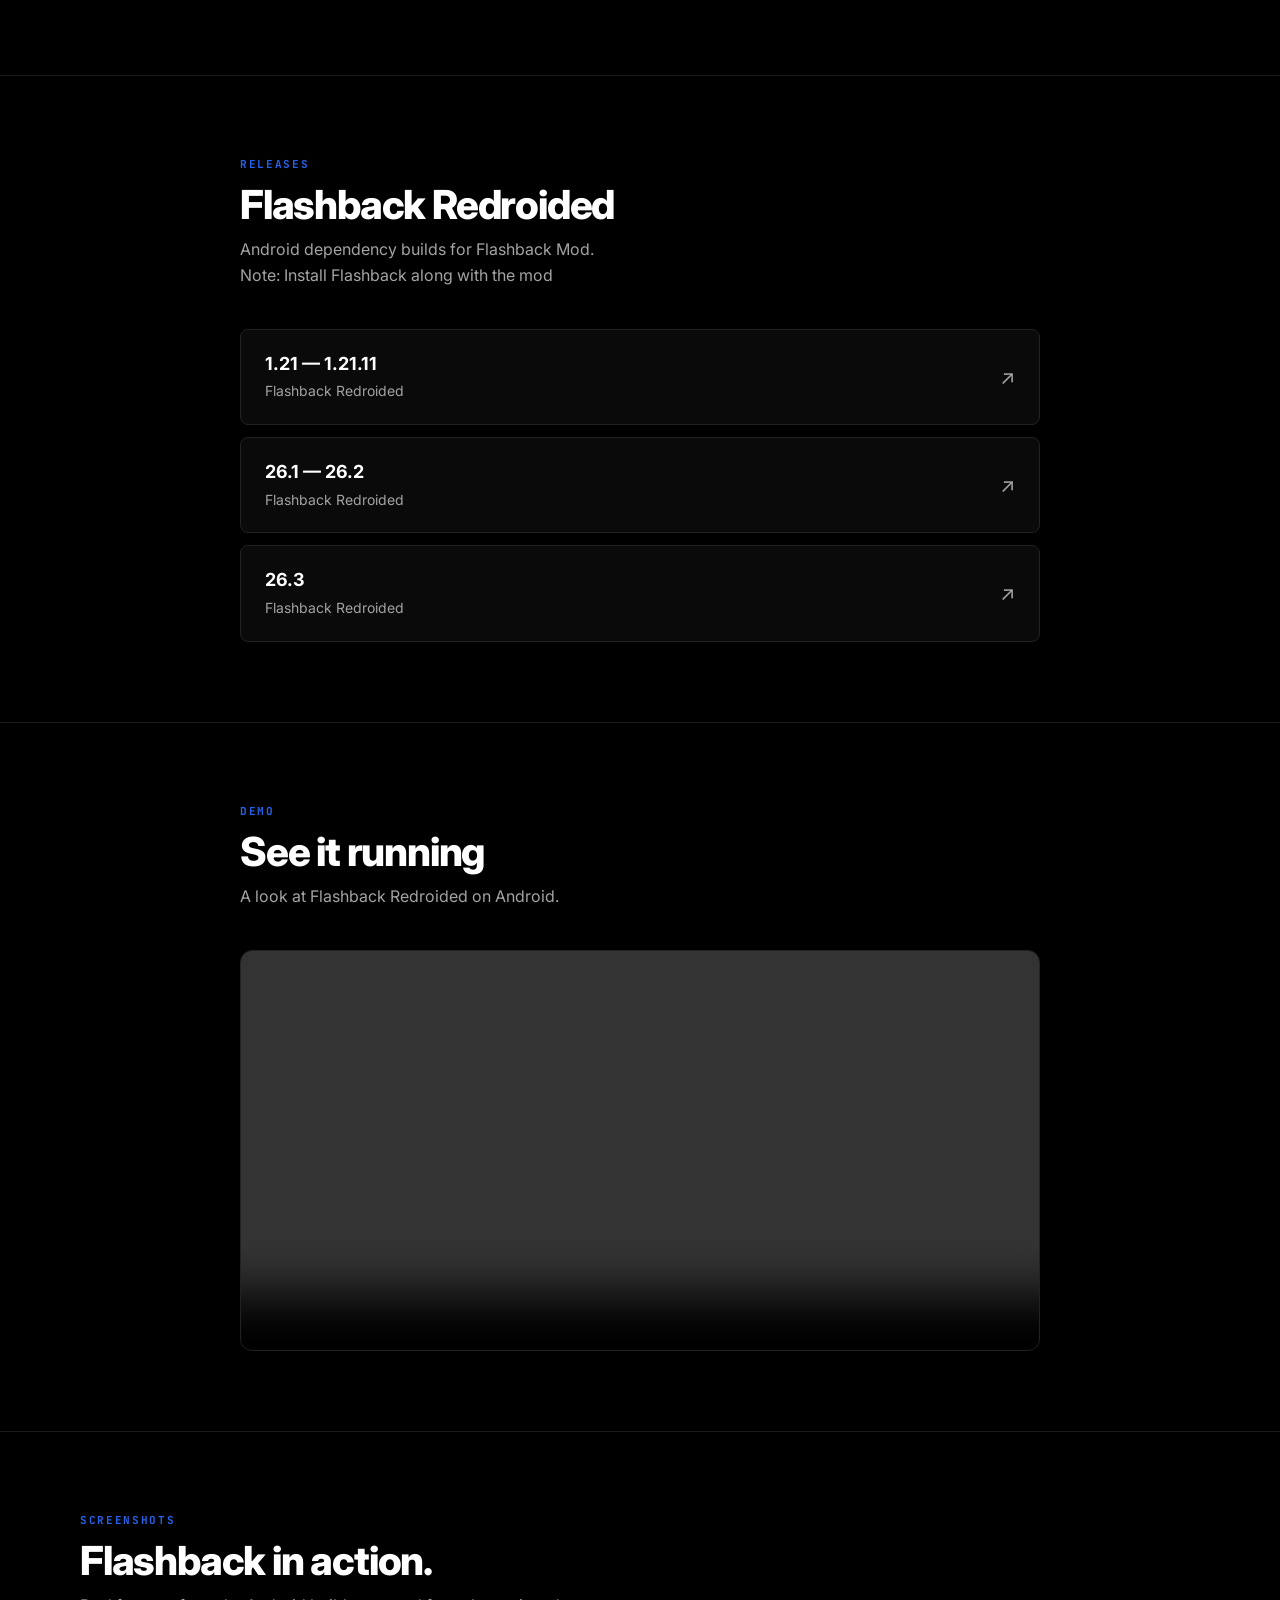
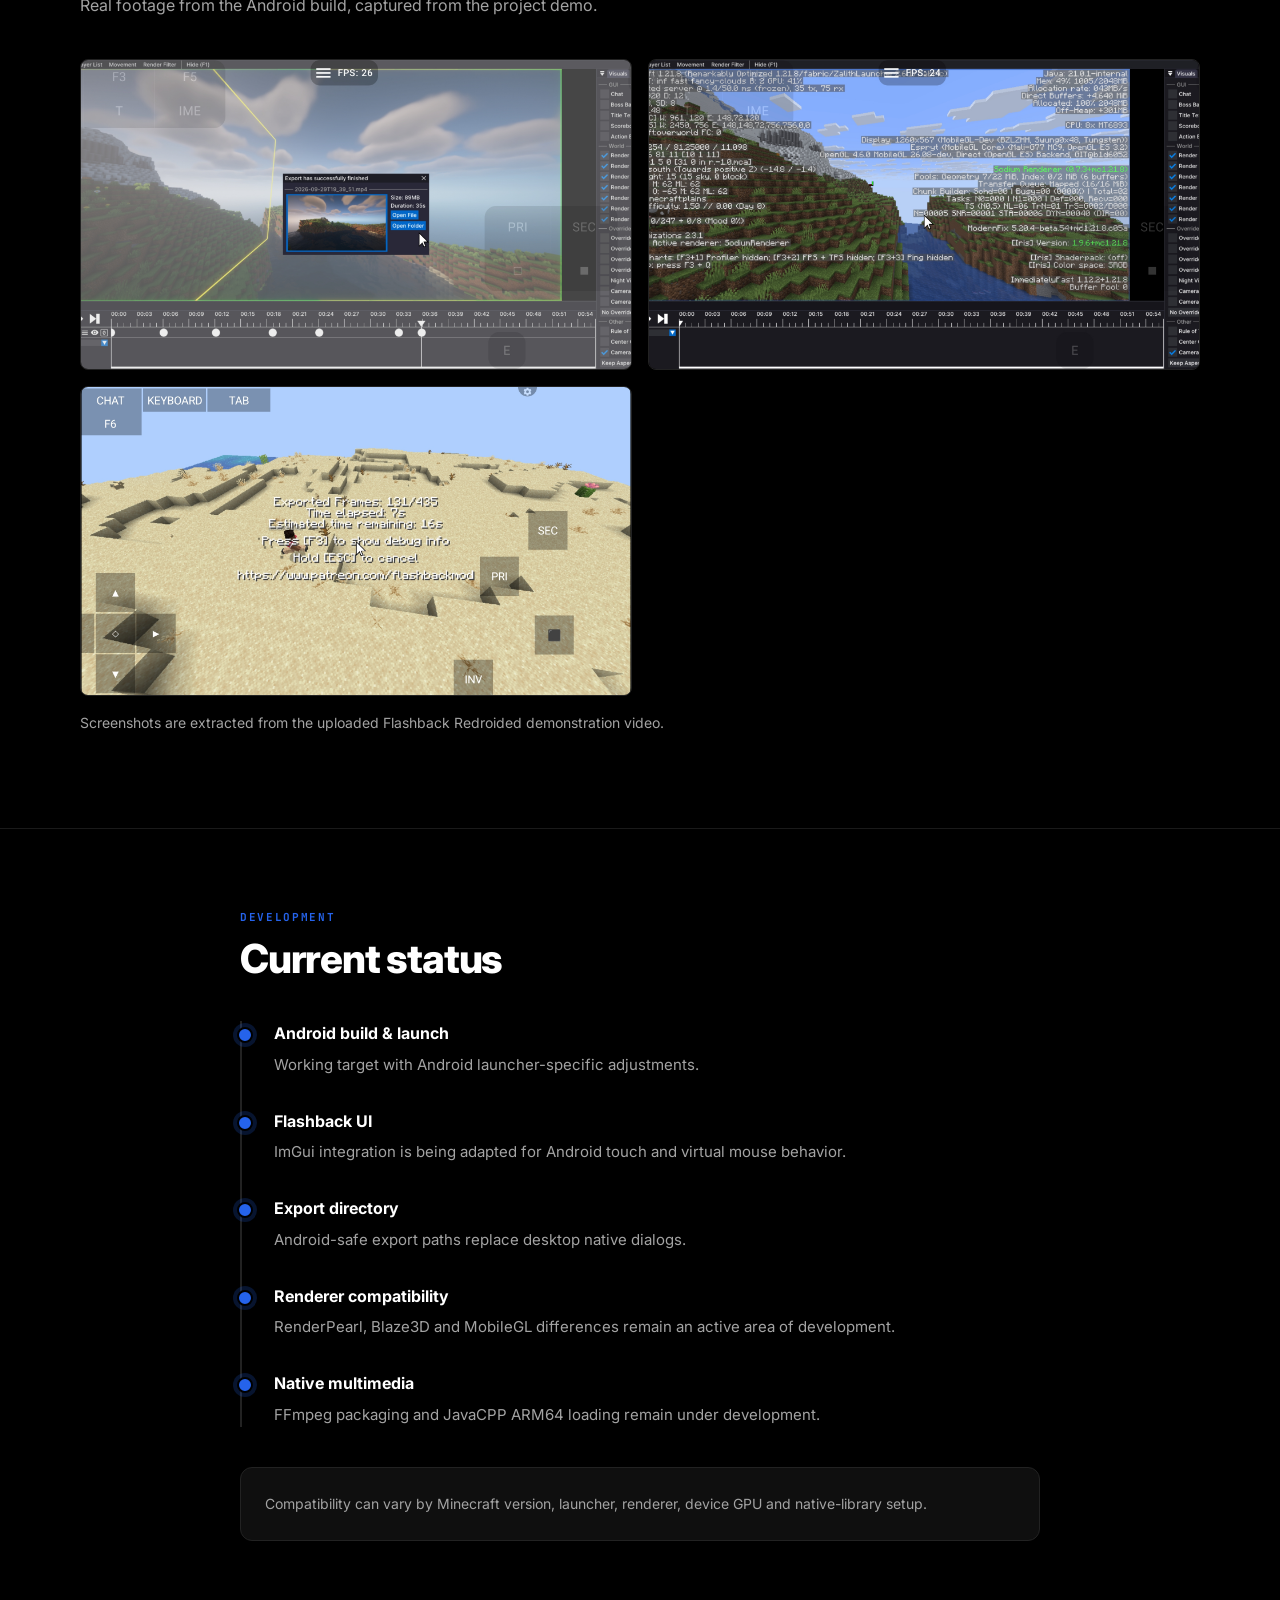
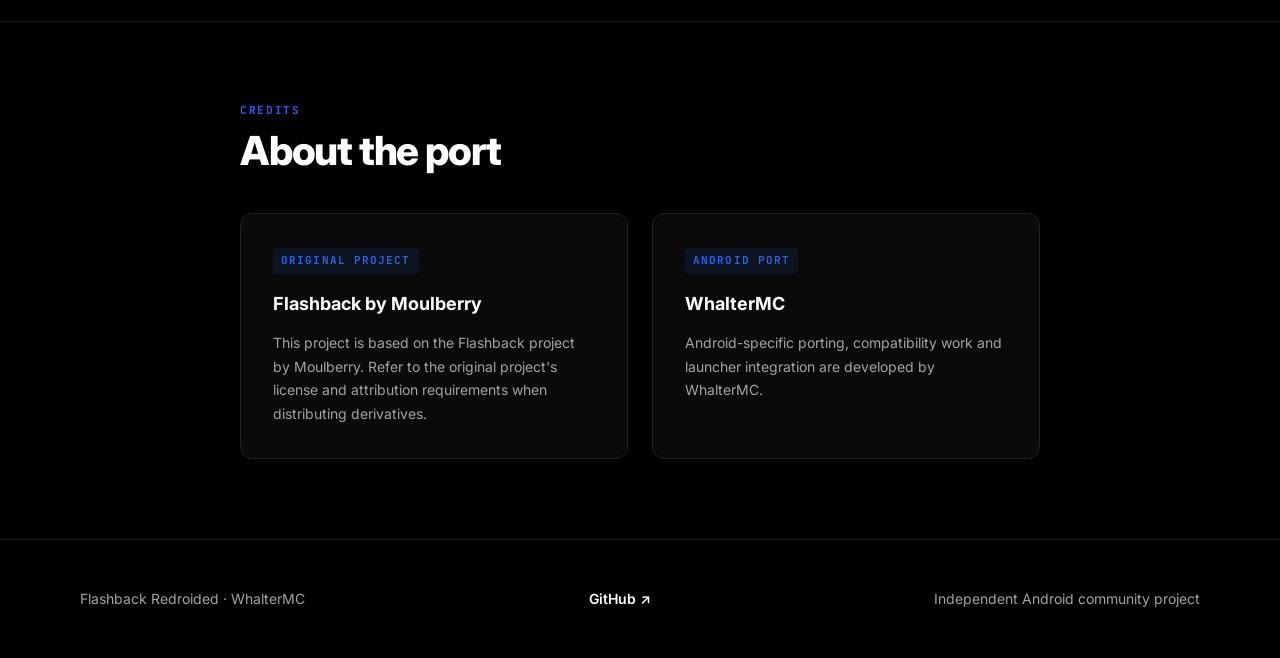
==== commit 84d581c0: "Update download link for Flashback Redroided 26.1-26.2" ====
--- a/flashback-redroided.html
+++ b/flashback-redroided.html
@@ -99,7 +99,7 @@
                     <div class="release-info"><strong>1.21 — 1.21.11</strong><span>Flashback Redroided</span></div>
                     <span class="release-arrow">↗</span>
                 </a>
-                <a class="release" href="https://cdn.modrinth.com/data/fHOeh5nk/versions/lns5MYqp/flashback-redroided-26.1-26.2-1.1.0.jar?mr_download_reason=standalone" target="_blank" rel="noopener">
+                <a class="release" href="https://cdn.modrinth.com/data/fHOeh5nk/versions/SfDKDGmW/flashback-redroided-26.1-26.2-1.1.0.jar?mr_download_reason=standalone" target="_blank" rel="noopener">
                     <div class="release-info"><strong>26.1 — 26.2</strong><span>Flashback Redroided</span></div>
                     <span class="release-arrow">↗</span>
                 </a>
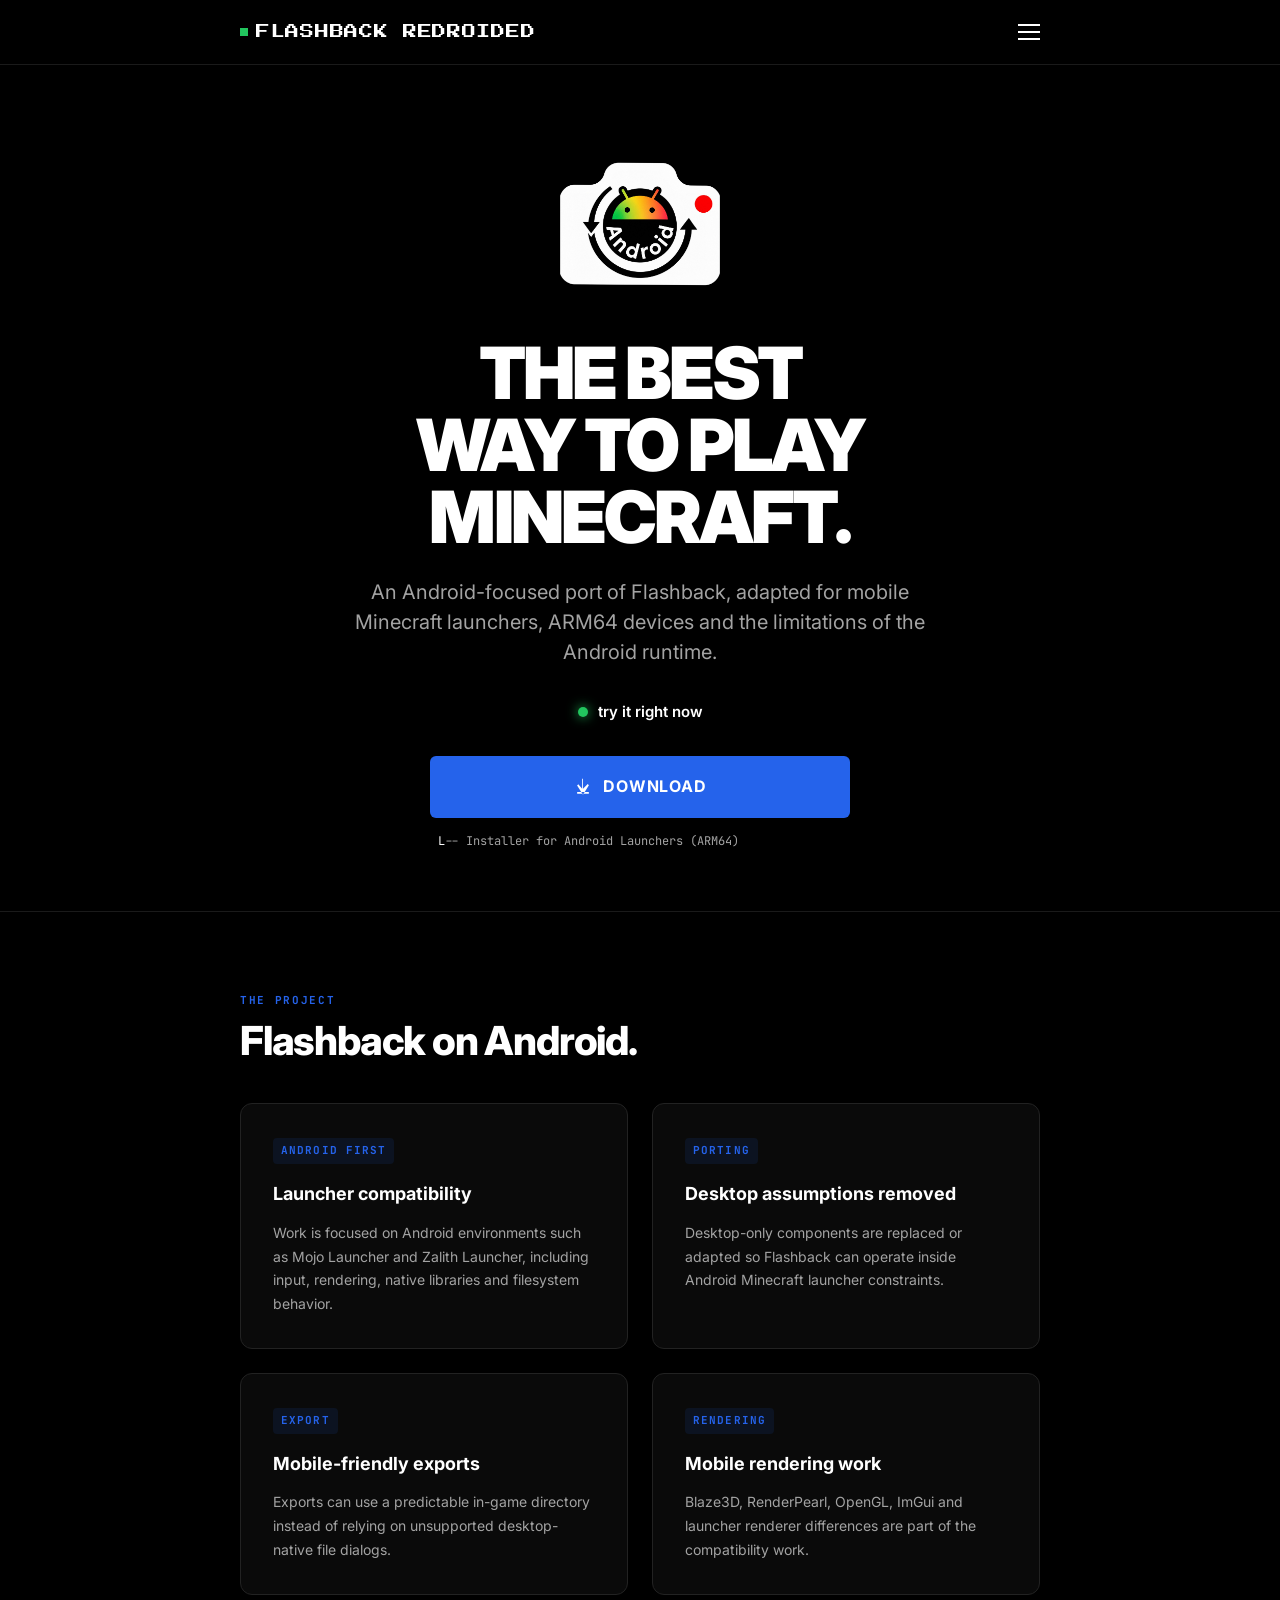
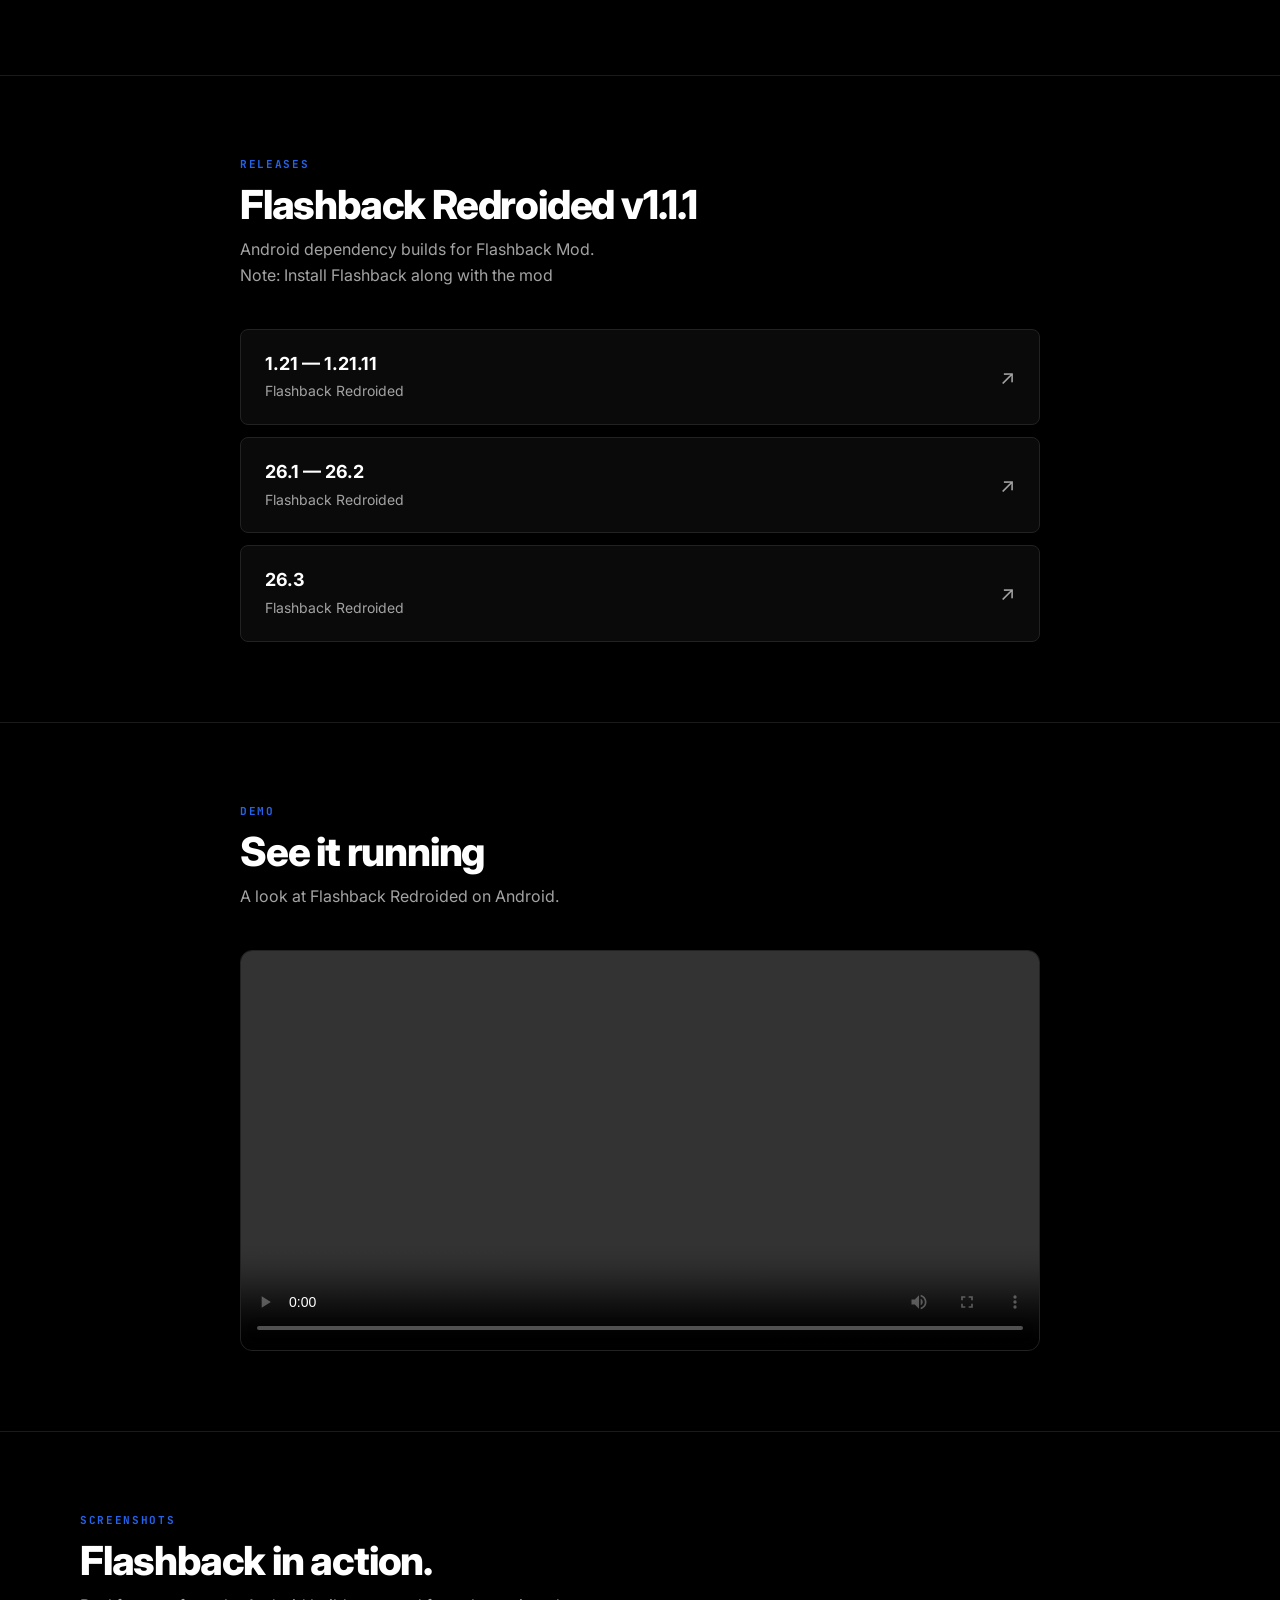
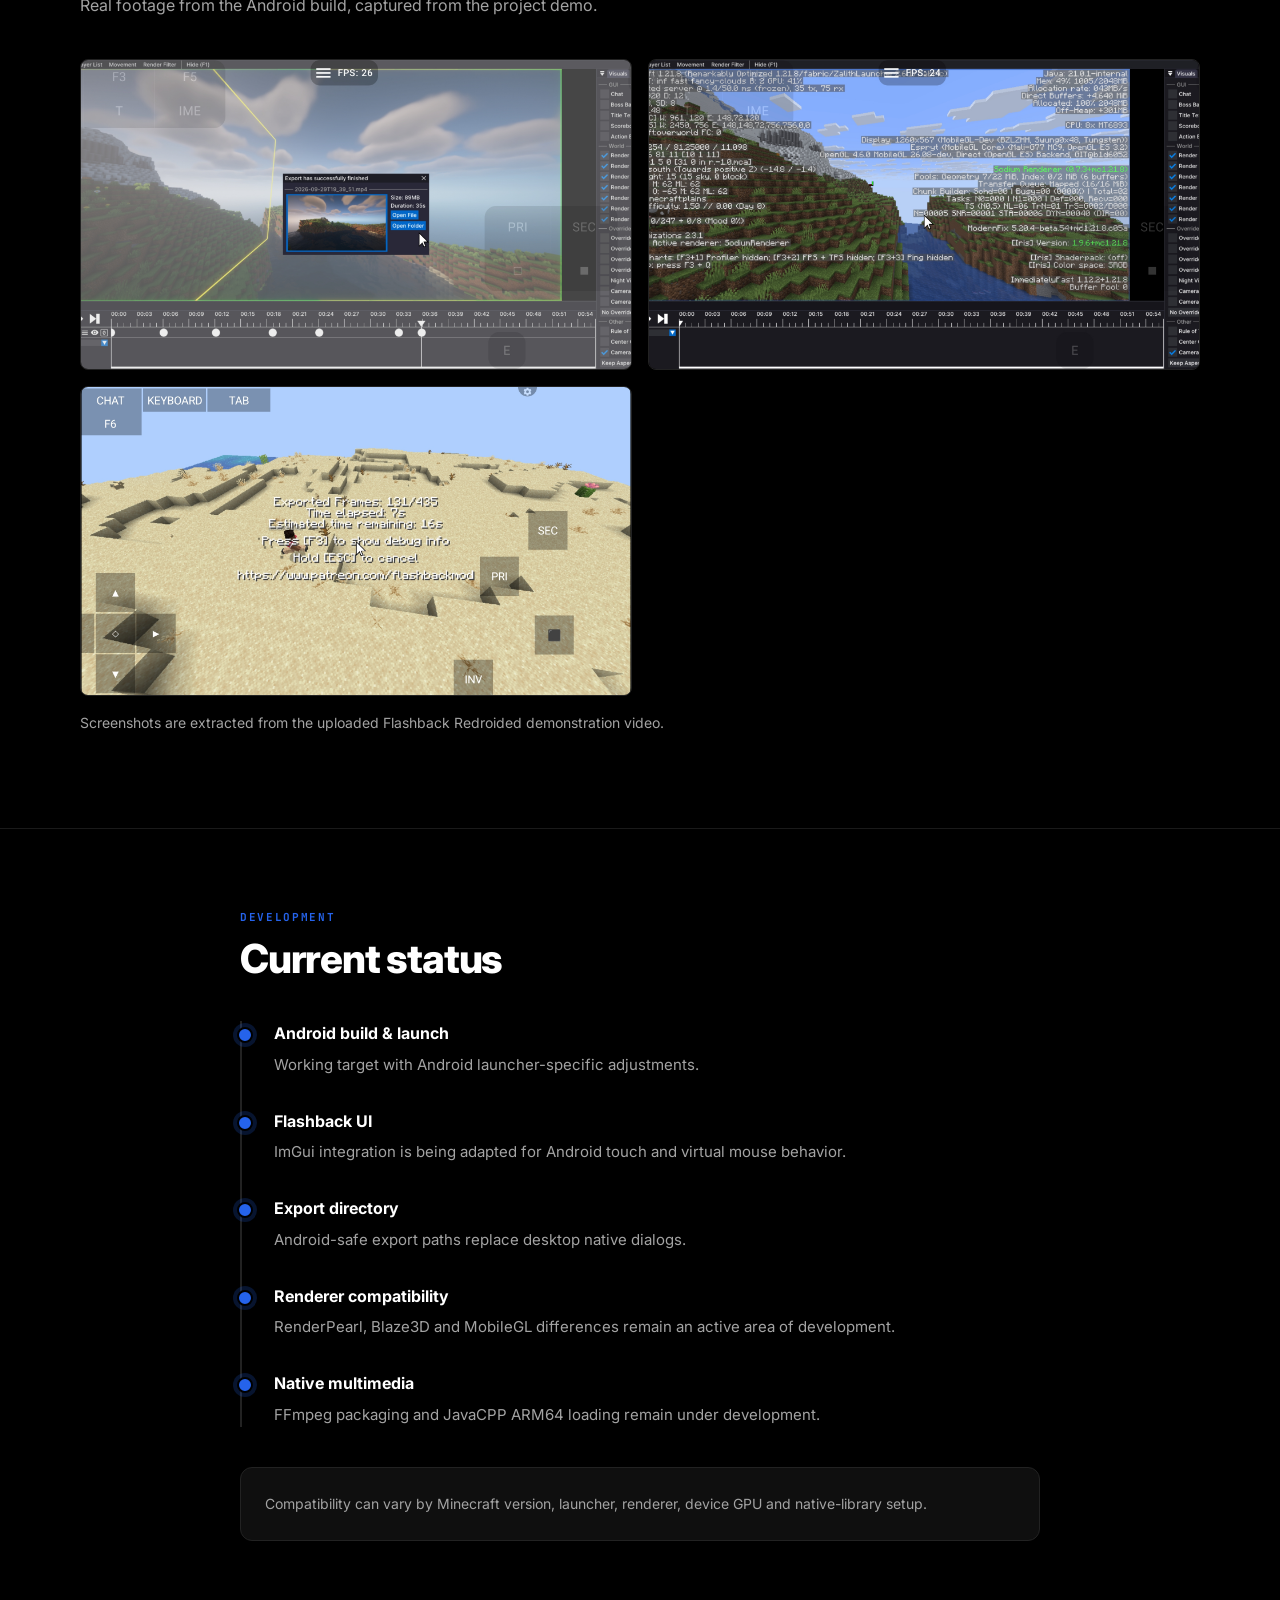
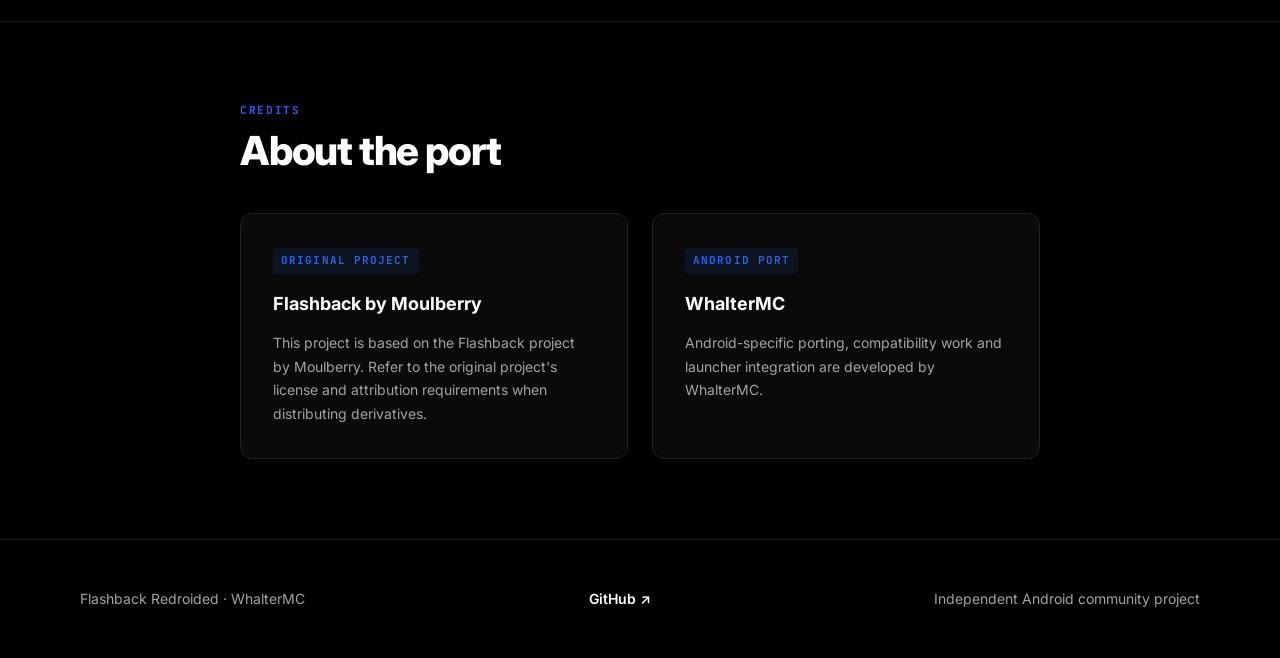
==== commit 2b365230: "Update flashback-redroided.html" ====
--- a/flashback-redroided.html
+++ b/flashback-redroided.html
@@ -90,20 +90,20 @@
         <div class="container">
             <div class="section-head">
                 <span class="kicker">RELEASES</span>
-                <h2>Flashback Redroided</h2>
+                <h2>Flashback Redroided v1.1.1</h2>
                 <p>Android dependency builds for Flashback Mod.</p>
                 <p>Note: Install Flashback along with the mod</p>
             </div>
             <div class="release-list">
-                <a class="release" href="https://cdn.modrinth.com/data/fHOeh5nk/versions/bhGQQMej/flashback-redroided-1.21-1.21.11-1.1.0.jar?mr_download_reason=standalone" target="_blank" rel="noopener">
+                <a class="release" href="https://cdn.modrinth.com/data/fHOeh5nk/versions/1mraJT3z/flashback-redroided-1.21-1.21.11-1.1.1.jar?mr_download_reason=standalone" target="_blank" rel="noopener">
                     <div class="release-info"><strong>1.21 — 1.21.11</strong><span>Flashback Redroided</span></div>
                     <span class="release-arrow">↗</span>
                 </a>
-                <a class="release" href="https://cdn.modrinth.com/data/fHOeh5nk/versions/SfDKDGmW/flashback-redroided-26.1-26.2-1.1.0.jar?mr_download_reason=standalone" target="_blank" rel="noopener">
+                <a class="release" href="https://cdn.modrinth.com/data/fHOeh5nk/versions/igAAIW3i/flashback-redroided-26.1-26.2-1.1.1.jar?mr_download_reason=standalone" target="_blank" rel="noopener">
                     <div class="release-info"><strong>26.1 — 26.2</strong><span>Flashback Redroided</span></div>
                     <span class="release-arrow">↗</span>
                 </a>
-                <a class="release" href="https://cdn.modrinth.com/data/fHOeh5nk/versions/FbGokCei/flashback-redroided-26.3-1.1.0.jar?mr_download_reason=standalone" target="_blank" rel="noopener">
+                <a class="release" href="https://cdn.modrinth.com/data/fHOeh5nk/versions/YBIzbgMW/flashback-redroided-26.3-1.1.1.jar?mr_download_reason=standalone" target="_blank" rel="noopener">
                     <div class="release-info"><strong>26.3</strong><span>Flashback Redroided</span></div>
                     <span class="release-arrow">↗</span>
                 </a>
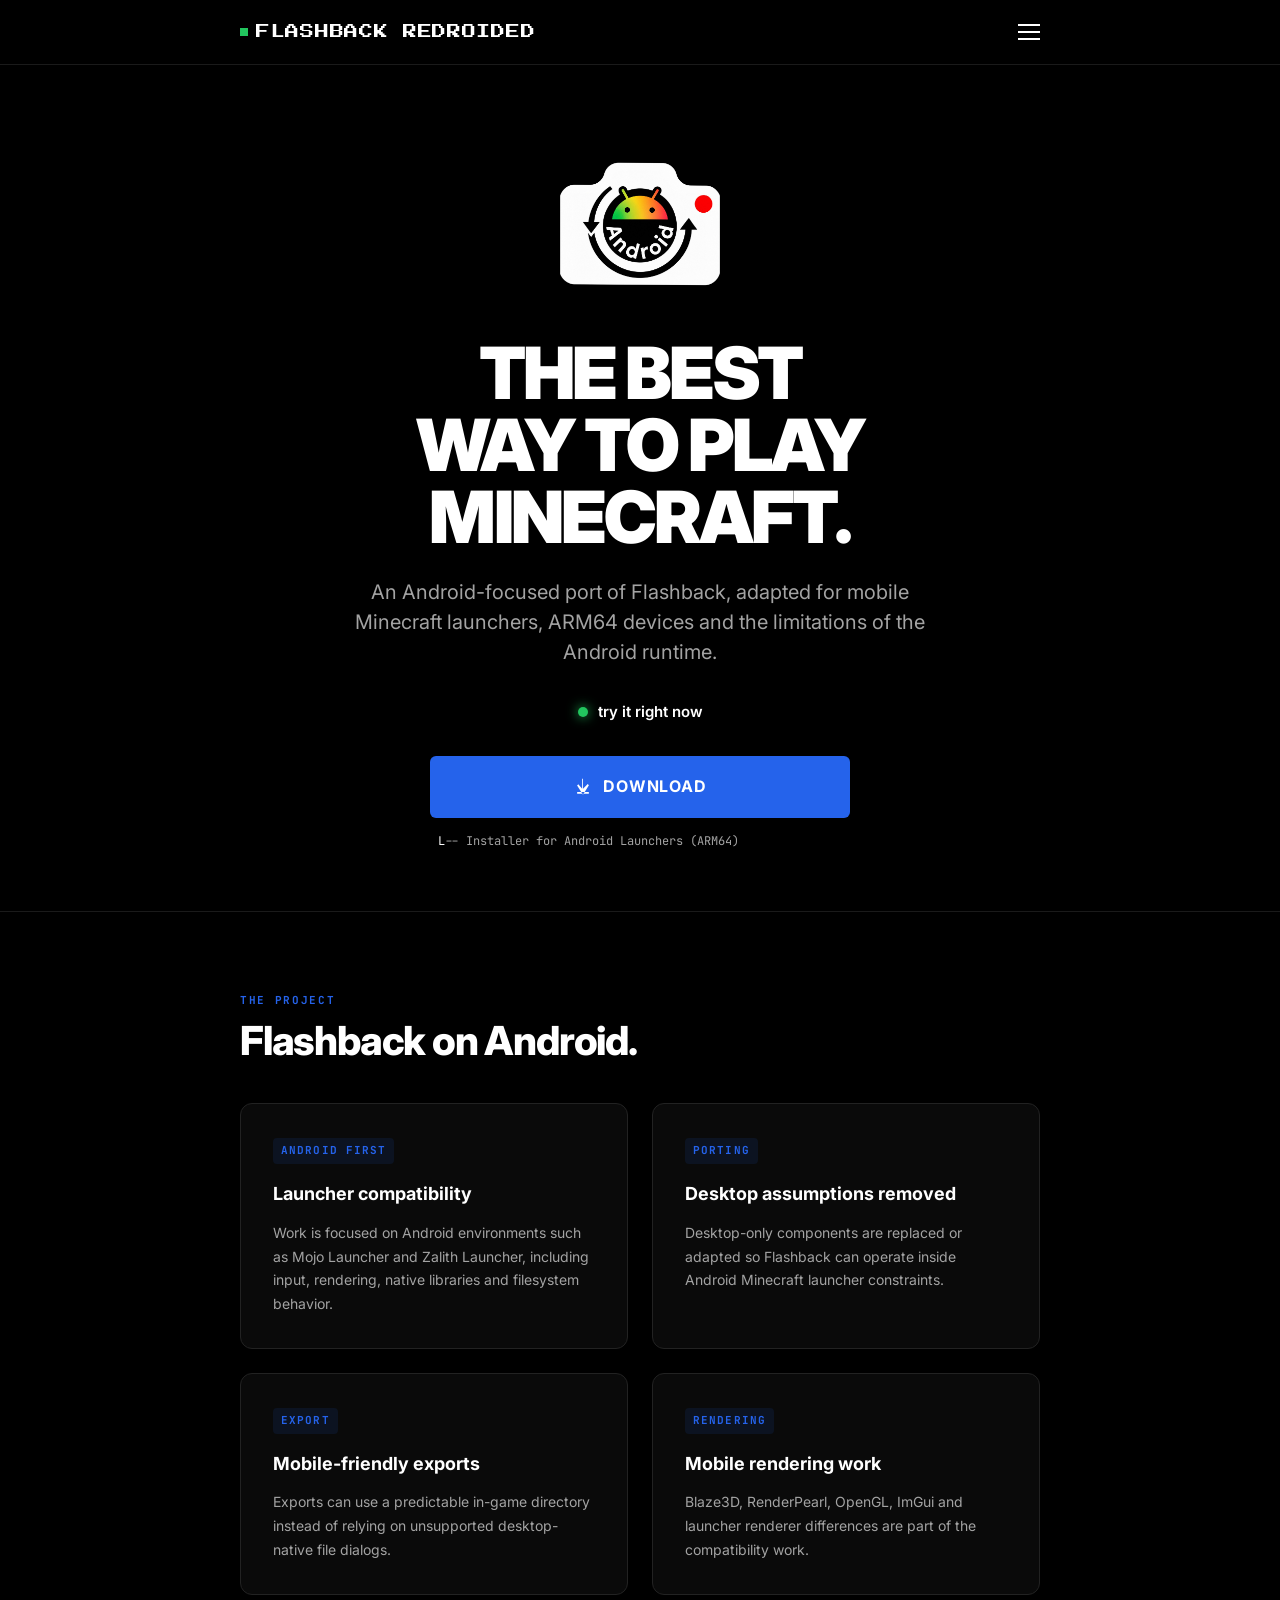
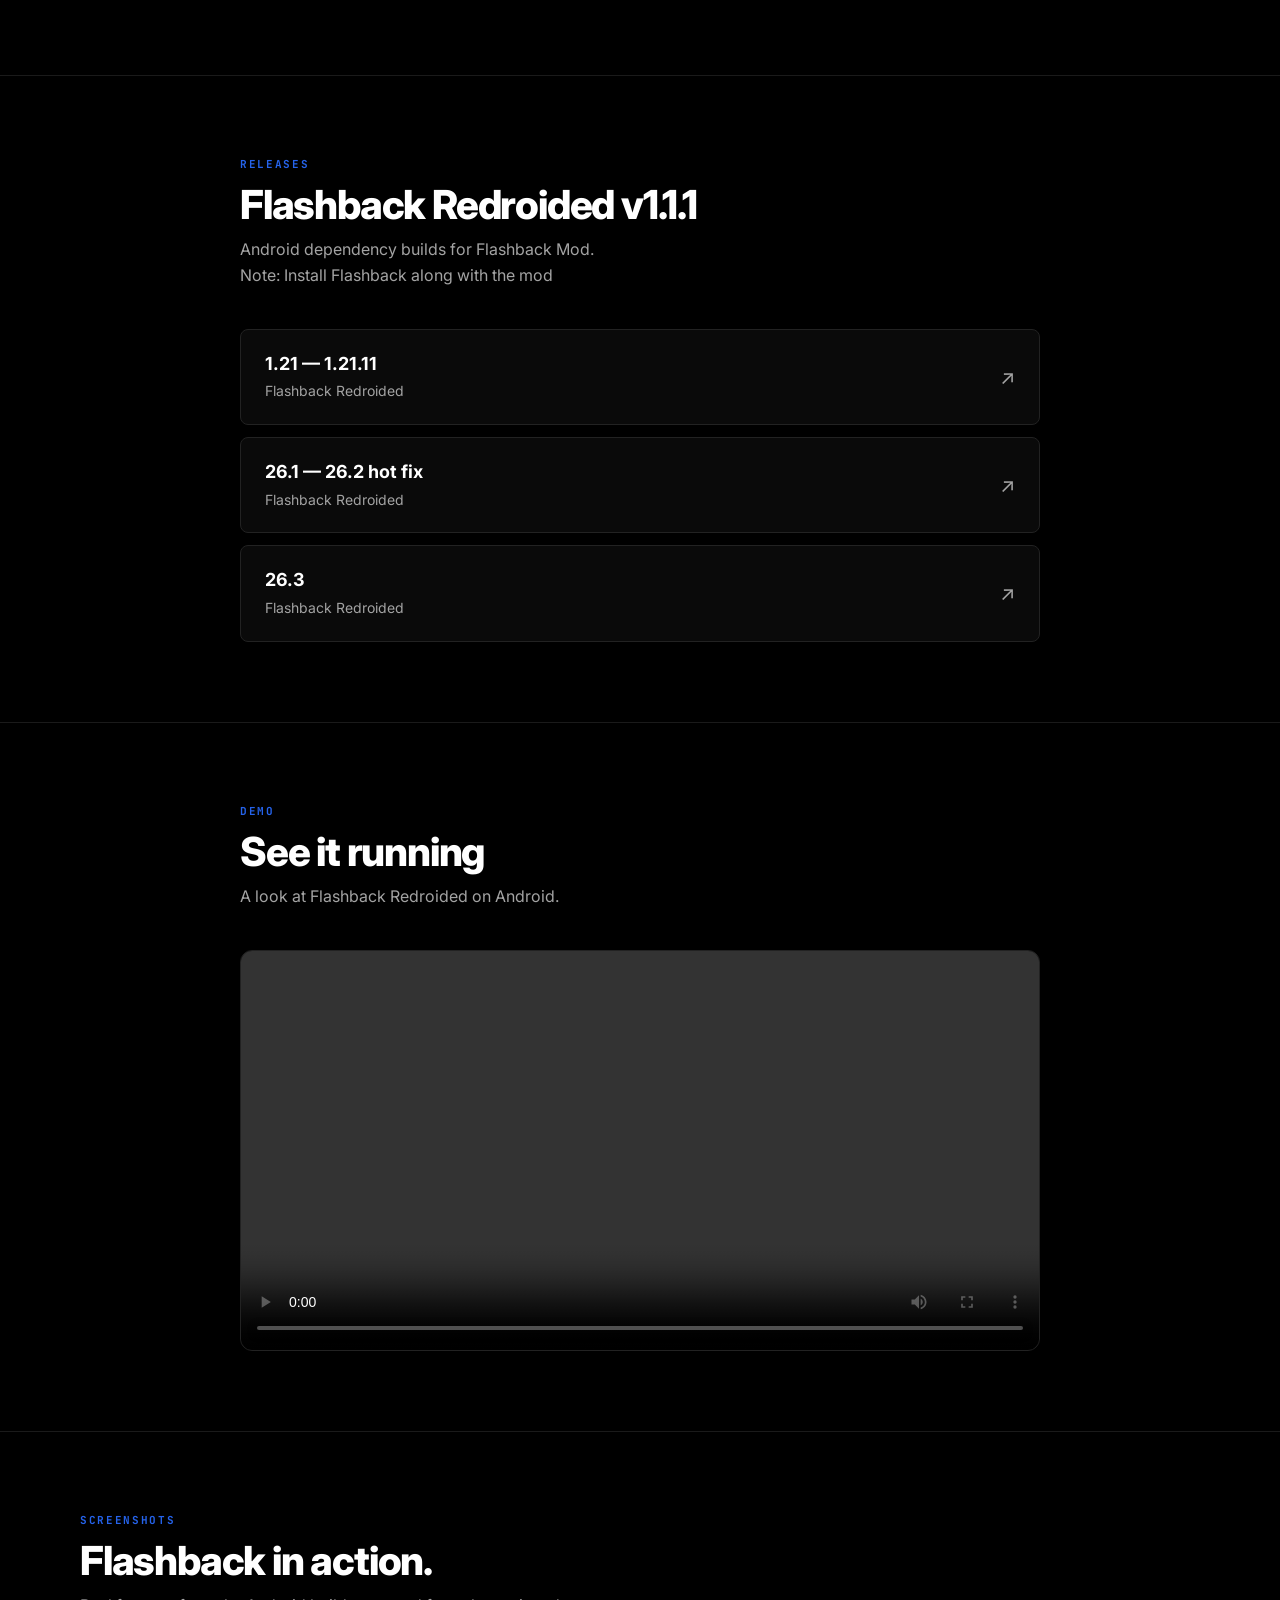
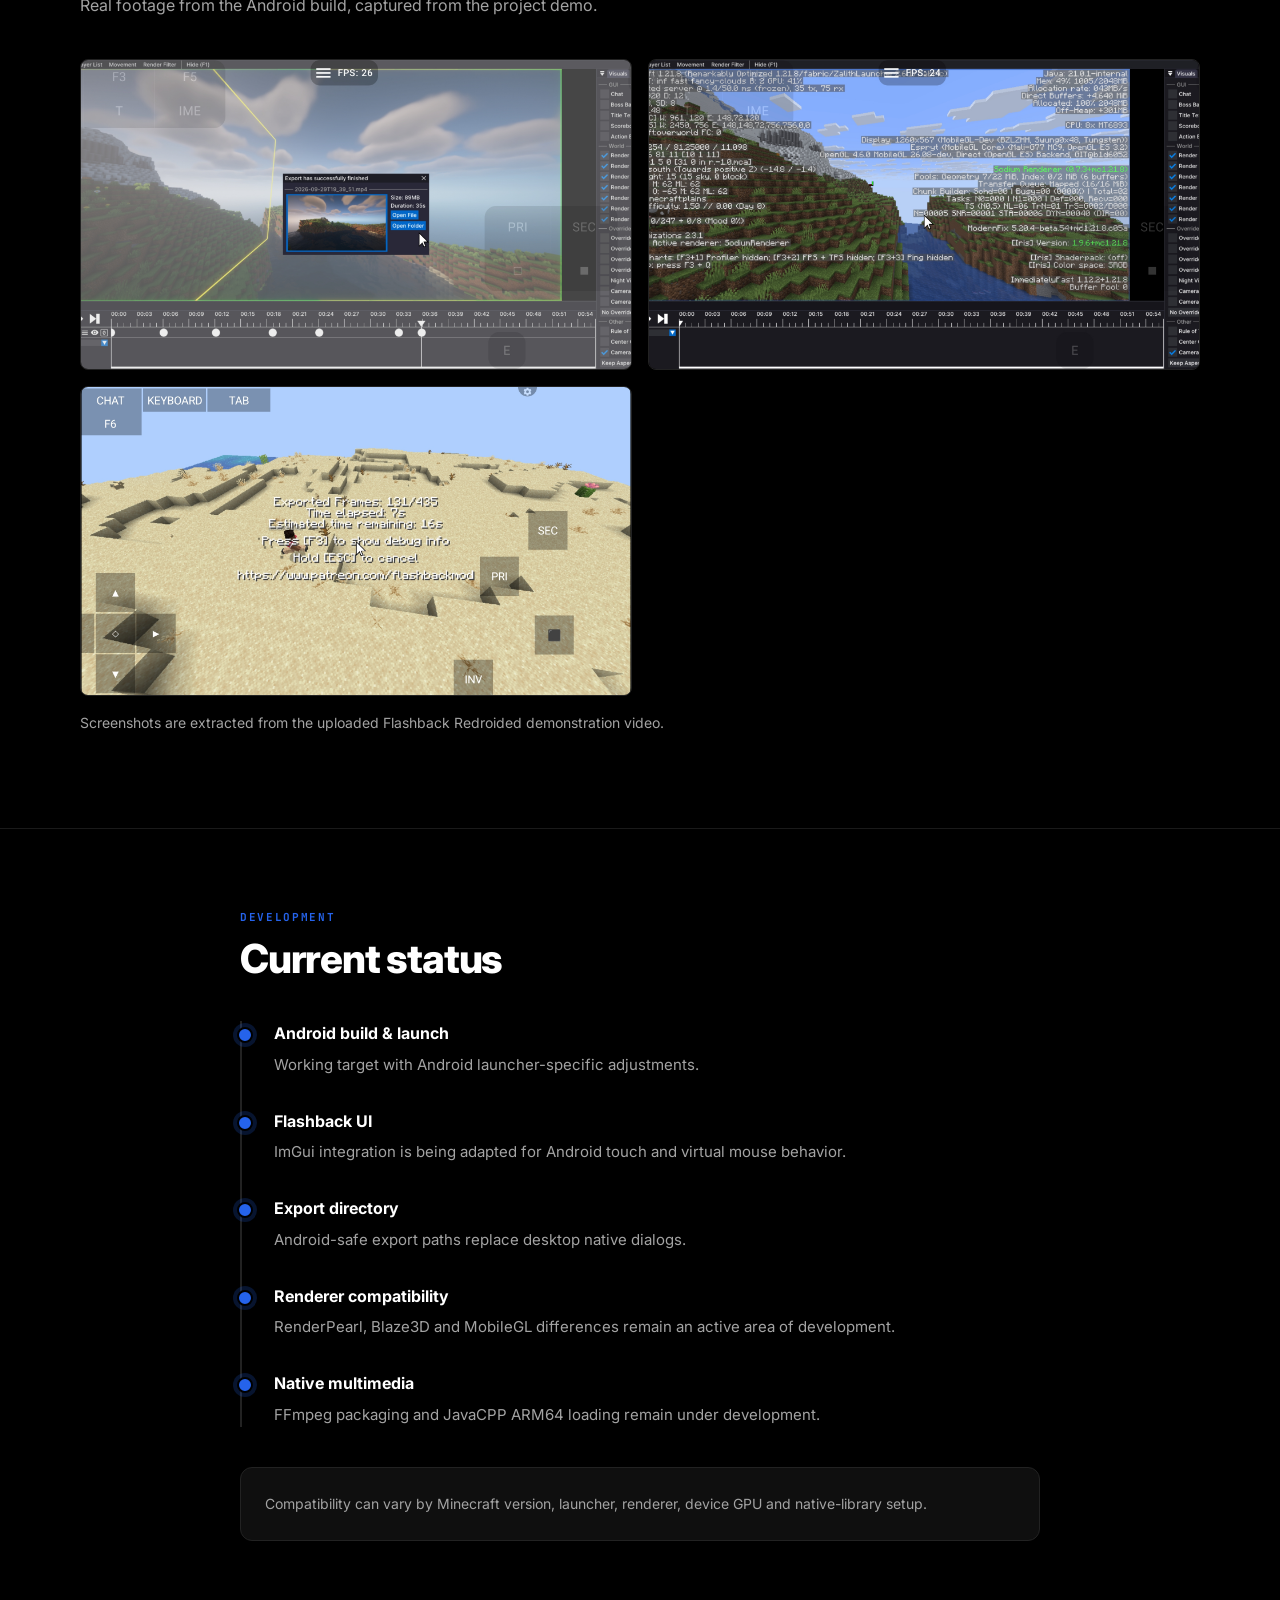
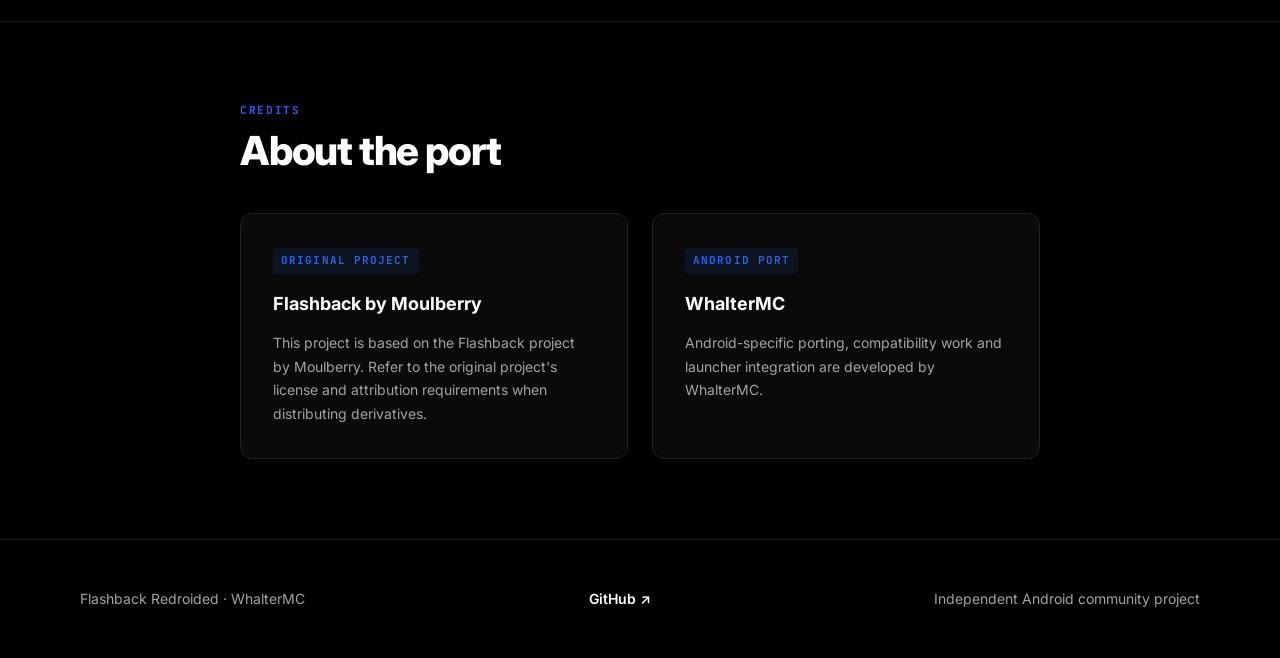
==== commit e2254c5f: "Update release information for version 26.1 — 26.2 Updated the link and description for version 26.1" ====
--- a/flashback-redroided.html
+++ b/flashback-redroided.html
@@ -99,8 +99,8 @@
                     <div class="release-info"><strong>1.21 — 1.21.11</strong><span>Flashback Redroided</span></div>
                     <span class="release-arrow">↗</span>
                 </a>
-                <a class="release" href="https://cdn.modrinth.com/data/fHOeh5nk/versions/igAAIW3i/flashback-redroided-26.1-26.2-1.1.1.jar?mr_download_reason=standalone" target="_blank" rel="noopener">
-                    <div class="release-info"><strong>26.1 — 26.2</strong><span>Flashback Redroided</span></div>
+                <a class="release" href="https://cdn.modrinth.com/data/fHOeh5nk/versions/HpXXyjXu/flashback-redroided-26.1-26.2-1.1.1.jar?mr_download_reason=standalone" target="_blank" rel="noopener">
+                    <div class="release-info"><strong>26.1 — 26.2 hot fix</strong><span>Flashback Redroided</span></div>
                     <span class="release-arrow">↗</span>
                 </a>
                 <a class="release" href="https://cdn.modrinth.com/data/fHOeh5nk/versions/YBIzbgMW/flashback-redroided-26.3-1.1.1.jar?mr_download_reason=standalone" target="_blank" rel="noopener">
